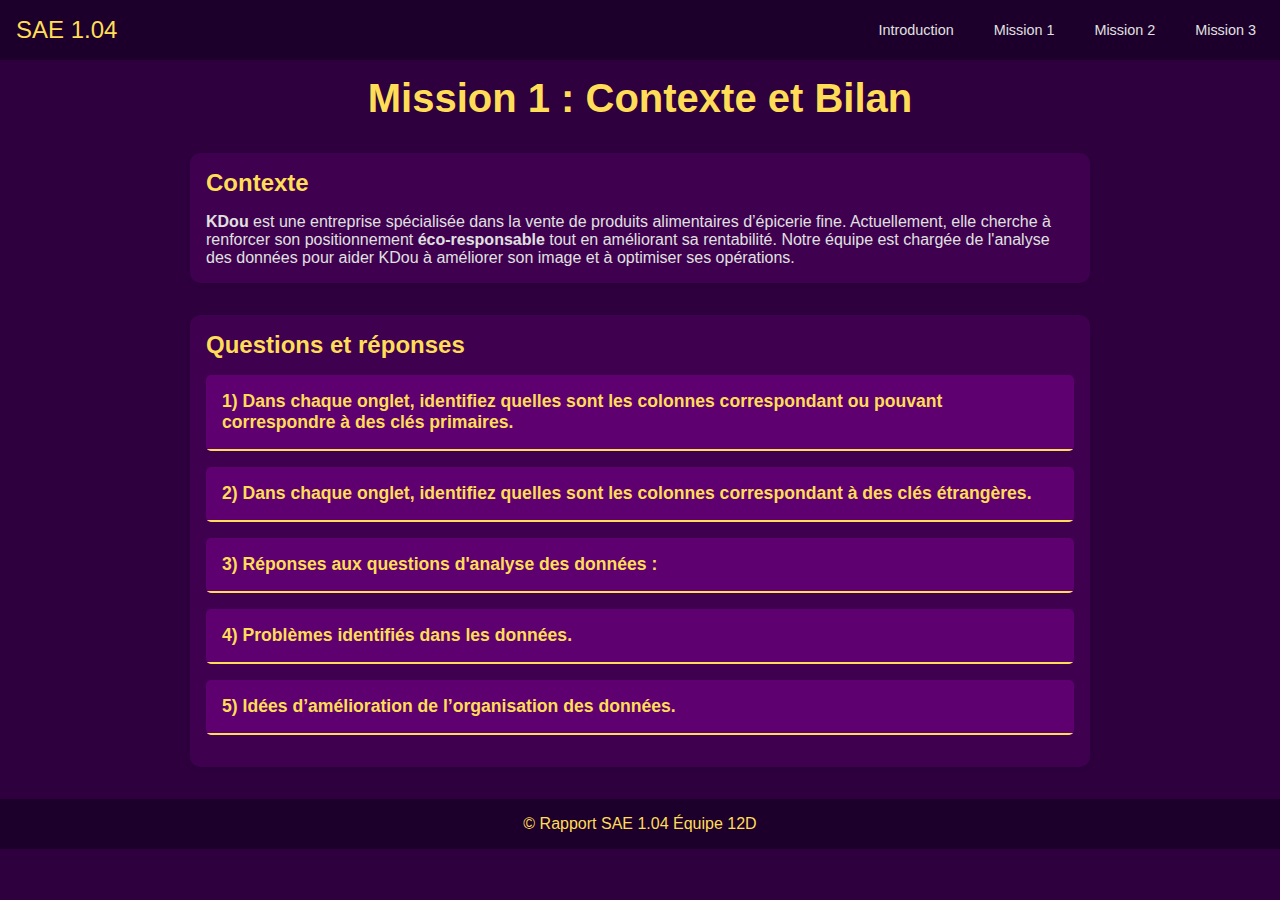
==== mission1.html @ 8489b297 "code: added index mission 1" ====
<!DOCTYPE html>
<html lang="fr">
<head>
    <meta charset="UTF-8">
    <meta name="viewport" content="width=device-width, user-scalable=no, initial-scale=1.0, maximum-scale=1.0, minimum-scale=1.0">
    <meta http-equiv="X-UA-Compatible" content="ie=edge">
    <title>Mission 1 - SAE 1.04</title>
    <link rel="stylesheet" href="assets/styles/mission1.css">
</head>
<body class="mission-page">
    <header>
        <nav class="navbar">
            <input type="checkbox" id="menu-toggle" class="menu-checkbox">
            <label for="menu-toggle" class="menu-icon">&#9776;</label>
            <a href="index.html" class="nav-logo">SAE 1.04</a>
            <ul class="nav-menu">
                <li><a href="introduction.html" class="nav-link">Introduction</a></li>
                <li><a href="mission1.html" class="nav-link">Mission 1</a></li>
                <li><a href="mission2.html" class="nav-link">Mission 2</a></li>
                <li><a href="mission3.html" class="nav-link">Mission 3</a></li>
            </ul>
        </nav>
        <h1>Mission 1 : Contexte et Bilan</h1>
    </header>

    <section class="content-section">
        <h2>Contexte</h2>
        <p>
            <strong>KDou</strong> est une entreprise spécialisée dans la vente de produits alimentaires d’épicerie fine.
            Actuellement, elle cherche à renforcer son positionnement <strong>éco-responsable</strong> tout en améliorant sa rentabilité.
            Notre équipe est chargée de l'analyse des données pour aider KDou à améliorer son image et à optimiser ses opérations.
        </p>
    </section>

    <section class="content-section">
        <h2>Questions et réponses</h2>

        <details id="question1">
            <summary><strong>1) Dans chaque onglet, identifiez quelles sont les colonnes correspondant ou pouvant correspondre à des clés primaires.</strong></summary>
            <div class="details-content">
                <p><strong>Fournisseur :</strong> N° Fournisseur</p>
                <p><strong>Produit :</strong> Réf produit</p>
                <p><strong>Catégorie :</strong> Code catégorie</p>
                <p><strong>Clientèle :</strong> Code client</p>
                <p><strong>Commande :</strong> N° Commande</p>
                <p><strong>DétailCommande :</strong> Réf produit et N° commande</p>
            </div>
        </details>

        <details id="question2">
            <summary><strong>2) Dans chaque onglet, identifiez quelles sont les colonnes correspondant à des clés étrangères.</strong></summary>
            <div class="details-content">
                <p><strong>Produit :</strong> N° fournisseur &amp; Code catégorie</p>
                <p><strong>Commande :</strong> Code client</p>
                <p><strong>DétailCommande :</strong> Réf produit &amp; N° commande</p>
            </div>
        </details>

        <details id="question3">
            <summary><strong>3) Réponses aux questions d'analyse des données :</strong></summary>
            <div class="details-content">
                <details id="question3a">
                    <summary><strong>a) Combien y a-t-il de clients nantais ?</strong></summary>
                    <div class="details-content">
                        <p>Il y a <strong>3 clients</strong> situés à <strong>Nantes</strong>.</p>
                    </div>
                </details>

                <details id="question3b">
                    <summary><strong>b) Combien y a-t-il de clients de région parisienne ?</strong></summary>
                    <div class="details-content">
                        <p>Il y a <strong>5 clients</strong> en <strong>région parisienne</strong>.</p>
                    </div>
                </details>

                <details id="question3c">
                    <summary><strong>c) Donnez l’adresse du fournisseur Marie Delamare?</strong></summary>
                    <div class="details-content">
                        <p>L’adresse est : <strong>22 rue H. Voiron, Montceau, 71300, France</strong>.</p>
                    </div>
                </details>

                <details id="question3d">
                    <summary><strong>d) Combien y a-t-il de fournisseurs en Amérique du Nord ?</strong></summary>
                    <div class="details-content">
                        <p>Il y a <strong>7 fournisseurs</strong> en <strong>Amérique du Nord</strong>, situés aux <strong>États-Unis</strong> et au <strong>Canada</strong>.</p>
                        <div class="warning">
                            <input type="checkbox" id="warning1">
                            <label for="warning1">Avertissement</label>
                            <div class="warning-content">
                                <p><strong>Note :</strong> Les données utilisent à la fois "USA" et "États-Unis", ce qui crée des incohérences. Il faudrait standardiser les noms des pays.</p>
                            </div>
                        </div>
                    </div>
                </details>

                <details id="question3e">
                    <summary><strong>e) Combien y a-t-il de pays dans l’UE autre que la France ?</strong></summary>
                    <div class="details-content">
                        <p>Il y a <strong>11 pays</strong> de l'<strong>UE</strong> en dehors de la <strong>France</strong>.</p>
                    </div>
                </details>

                <details id="question3f">
                    <summary><strong>f) Quelle est la fonction du contact fournisseur Ma maison ?</strong></summary>
                    <div class="details-content">
                        <p>Le contact pour le fournisseur Ma Maison est un <strong>Directeur du marketing</strong>.</p>
                    </div>
                </details>

                <details id="question3g">
                    <summary><strong>g) Quelle est la fonction de contact fournisseur la plus représentée ?</strong></summary>
                    <div class="details-content">
                        <p>La fonction de contact la plus représentée est <strong>Représentant(e)</strong> avec 8 occurrences.</p>
                        <div class="warning">
                            <input type="checkbox" id="warning2">
                            <label for="warning2">Avertissement</label>
                            <div class="warning-content">
                                <p><strong>Note :</strong> Il y a des variations orthographiques (Représentant(e), Représentante) qui devraient être harmonisées.</p>
                            </div>
                        </div>
                    </div>
                </details>

                <details id="question3h">
                    <summary><strong>h) Quels produits (nom, catégorie et prix) ont été commandés par le client Mikal Pavbo ?</strong></summary>
                    <div class="details-content">
                        <p>Le client <strong>Mikal Pavbo</strong> n'existe pas, mais le client <strong>Mikal</strong> avec le code <strong>PAVBO</strong> a passé les commandes suivantes :</p>
                        <table class="styled-table">
                            <thead>
                                <tr>
                                    <th>Commande N°</th>
                                    <th>Produit</th>
                                    <th>Quantité</th>
                                    <th>Prix Unitaire</th>
                                    <th>Total</th>
                                </tr>
                            </thead>
                            <tbody>
                                <tr>
                                    <td>11110</td>
                                    <td>Aniseed Syrup</td>
                                    <td>6</td>
                                    <td>10 €</td>
                                    <td>60 €</td>
                                </tr>
                                <tr>
                                    <td>11110</td>
                                    <td>Boston Crab Meat</td>
                                    <td>40</td>
                                    <td>12,80 €</td>
                                    <td>512 €</td>
                                </tr>
                            </tbody>
                        </table>
                        <div class="warning">
                            <input type="checkbox" id="warning3">
                            <label for="warning3">Avertissement</label>
                            <div class="warning-content">
                                <p><strong>Note :</strong> Les données contiennent des doublons pour les mêmes commandes et produits, indiquant un possible problème.</p>
                            </div>
                        </div>
                    </div>
                </details>

                <details id="question3i">
                    <summary><strong>i) Quelles sont les dates des commandes du client MORIU ?</strong></summary>
                    <div class="details-content">
                        <p>Le client <strong>MORIU</strong> n'existe pas, mais il s'agit probablement de <strong>MORJU</strong>. Dates des commandes :</p>
                        <ul>
                            <li>03/12/2020</li>
                            <li>06/12/2020</li>
                        </ul>
                    </div>
                </details>

                <details id="question3j">
                    <summary><strong>j) Donnez l’offre de produits suédois.</strong></summary>
                    <div class="details-content">
                        <p>Liste des produits suédois :</p>
                        <table class="styled-table">
                            <thead>
                                <tr>
                                    <th>Produit</th>
                                    <th>Catégorie</th>
                                    <th>Quantité</th>
                                    <th>Prix Unitaire</th>
                                    <th>Stock</th>
                                </tr>
                            </thead>
                            <tbody>
                                <tr>
                                    <td>Tunnbröd</td>
                                    <td>Pain</td>
                                    <td>12 cartons (250 g)</td>
                                    <td>7,50 €</td>
                                    <td>61</td>
                                </tr>
                            </tbody>
                        </table>
                        <div class="warning">
                            <input type="checkbox" id="warning4">
                            <label for="warning4">Avertissement</label>
                            <div class="warning-content">
                                <p><strong>Note :</strong> Incohérences dans l'orthographe du pays (Suède/Suéde), ce qui peut poser des problèmes.</p>
                            </div>
                        </div>
                    </div>
                </details>

                <details id="question3k">
                    <summary><strong>k) Quelles sont les catégories de produit vendues par les fournisseurs Singapouriens ?</strong></summary>
                    <div class="details-content">
                        <p>Catégories :</p>
                        <ul>
                            <li><strong>Boissons</strong> : Boissons, cafés, thés, alcools.</li>
                            <li><strong>Condiments</strong> : Sauces, assaisonnements et épices.</li>
                        </ul>
                    </div>
                </details>

                <details id="question3l">
                    <summary><strong>l) Est-ce qu’il y a dans la clientèle des clients qui n’ont pas passé de commande ?</strong></summary>
                    <div class="details-content">
                        <p>Oui, certains clients n'ont jamais passé de commande, et inversement.</p>
                        <table class="styled-table">
                            <thead>
                                <tr>
                                    <th>Clients ayant passé une commande</th>
                                    <th>Clients sans commande</th>
                                    <th>Clients inexistants ayant passé une commande</th>
                                </tr>
                            </thead>
                            <tbody>
                                <tr>
                                    <td>ALYAD</td>
                                    <td>ATAUG</td>
                                    <td>ANBCE</td>
                                </tr>
                            </tbody>
                        </table>
                        <div class="warning">
                            <input type="checkbox" id="warning5">
                            <label for="warning5">Avertissement</label>
                            <div class="warning-content">
                                <p><strong>Note :</strong> Des clients ont passé des commandes sans être dans la liste des clients.</p>
                            </div>
                        </div>
                    </div>
                </details>

                <details id="question3m">
                    <summary><strong>m) Comment sont conditionnés les produits ?</strong></summary>
                    <div class="details-content">
                        <p>Les produits sont conditionnés de différentes manières :</p>
                        <ul>
                            <li><strong>Boîtes</strong> (e.g., "10 boîtes x 20 sacs")</li>
                            <li><strong>Bouteilles</strong> (e.g., "24 bouteilles (12 onces)")</li>
                            <li><strong>Pots</strong> (e.g., "24 pots (250 g)")</li>
                        </ul>
                    </div>
                </details>
            </div>
        </details>

        <details id="question4">
            <summary><strong>4) Problèmes identifiés dans les données.</strong></summary>
            <div class="details-content">
                <ul>
                    <li><strong>Incohérences dans les noms de pays</strong> (USA vs États-Unis).</li>
                    <li><strong>Variations orthographiques</strong> dans les fonctions de contact.</li>
                    <li><strong>Réclamations clients</strong> dues à des erreurs de gestion.</li>
                </ul>
            </div>
        </details>

        <details id="question5">
            <summary><strong>5) Idées d’amélioration de l’organisation des données.</strong></summary>
            <div class="details-content">
                <p>Utiliser les filtres d'Excel pour identifier les incohérences, scripts VBA pour automatiser la standardisation, puis migrer vers une base de données relationnelle (Access ou Oracle) pour une gestion plus robuste avec SQL.</p>
            </div>
        </details>

    </section>

    <footer>
        <p>&copy; Rapport SAE 1.04 Équipe 12D</p>
    </footer>
</body>
</html>
---- assets/styles/mission1.css ----
* {
  margin: 0;
  padding: 0;
  box-sizing: border-box;
}

body {
  font-family: 'Arial', sans-serif;
  background-color: #2e003e;
  color: #e0e0e0;
  text-align: center;
}

.navbar {
  background-color: #1c002b;
  display: flex;
  justify-content: space-between;
  align-items: center;
  padding: 1rem;
  position: relative;
  z-index: 1000;
}

.nav-logo {
  color: #ffdd57;
  font-size: 1.5rem;
  text-decoration: none;
}

.menu-checkbox {
  display: none;
}

.menu-icon {
  display: none;
  font-size: 1.5rem;
  color: #ffdd57;
  cursor: pointer;
}

.nav-menu {
  list-style: none;
  display: flex;
  gap: 1.5rem;
}

.nav-link {
  color: #e0e0e0;
  text-decoration: none;
  font-size: 0.9rem;
  padding: 0.5rem;
  border-radius: 5px;
  transition: background-color 0.3s;
}

.nav-link:hover {
  background-color: #4e005f;
}

@media (max-width: 768px) {
  .nav-menu {
    display: none;
    flex-direction: column;
    gap: 1rem;
    background-color: #3e004f;
    padding: 1rem;
    position: absolute;
    top: 60px;
    left: 0;
    right: 0;
  }

  .menu-icon {
    display: block;
  }

  .menu-checkbox:checked ~ .nav-menu {
    display: flex;
  }

  .nav-menu li {
    text-align: left;
  }
}

h1 {
  font-size: 2.5rem;
  margin-bottom: 1rem;
  color: #ffdd57;
  margin-top: 1rem;
}

.content-section {
  max-width: 900px;
  margin: 2rem auto;
  padding: 1rem;
  background-color: #3e004f;
  box-shadow: 0 2px 5px rgba(0, 0, 0, 0.1);
  border-radius: 10px;
  text-align: left;
}

.content-section h2 {
  color: #ffdd57;
  margin-bottom: 1rem;
}

details {
  margin: 1rem 0;
  background-color: #4e005f;
  border-radius: 5px;
  overflow: hidden;
  transition: transform 0.3s ease;
}

details:hover {
  transform: scale(1.02);
}

summary {
  padding: 1rem;
  font-size: 1.1rem;
  font-weight: bold;
  cursor: pointer;
  background-color: #5e0070;
  color: #ffdd57;
  border-bottom: 2px solid #ffdd57;
  display: flex;
  align-items: center;
  justify-content: space-between;
  transition: background-color 0.3s ease;
}

details[open] summary {
  background-color: #6e0080;
}

.details-content {
  padding: 1rem;
  color: #e0e0e0;
}

.details-content p,
.details-content ul,
.details-content table {
  margin-bottom: 1rem;
}

.details-content ul {
  list-style-type: disc;
  padding-left: 1.5rem;
}

.styled-table {
  width: 100%;
  border-collapse: collapse;
  font-size: 0.9rem;
  background-color: #3e004f;
  color: #e0e0e0;
  margin-bottom: 1rem;
  border-radius: 5px;
  overflow: hidden;
}

.styled-table th,
.styled-table td {
  padding: 12px 15px;
  border: 1px solid #5e0070;
}

.styled-table thead {
  background-color: #5e0070;
}

.styled-table tbody tr:nth-child(even) {
  background-color: #4e005f;
}

.styled-table tbody tr:hover {
  background-color: #5e0070;
}

.warning {
  margin-top: 1rem;
}

.warning input {
  display: none;
}

.warning label {
  background-color: #ffdd57;
  color: #1c002b;
  padding: 0.5rem 1rem;
  border-radius: 5px;
  cursor: pointer;
  display: inline-block;
}

.warning-content {
  max-height: 0;
  overflow: hidden;
  transition: max-height 0.5s ease;
  background-color: #ff4d4d;
  color: #1c002b;
  padding: 0 1rem;
  margin-top: 0.5rem;
  border-radius: 5px;
}

.warning input:checked ~ .warning-content {
  max-height: 100px;
  padding: 1rem;
}

.warning-content p {
  margin: 0;
}

.warning label:hover {
  background-color: #e6c300;
}

footer {
  background: #1c002b;
  padding: 1rem;
  color: #ffdd57;
  margin-top: 2rem;
}

footer p {
  margin: 0;
}

@media (max-width: 600px) {
  .content-section {
    margin: 1rem;
    padding: 0.5rem;
  }

  h2 {
    font-size: 1.5rem;
  }

  h1 {
    font-size: 2rem;
  }
}
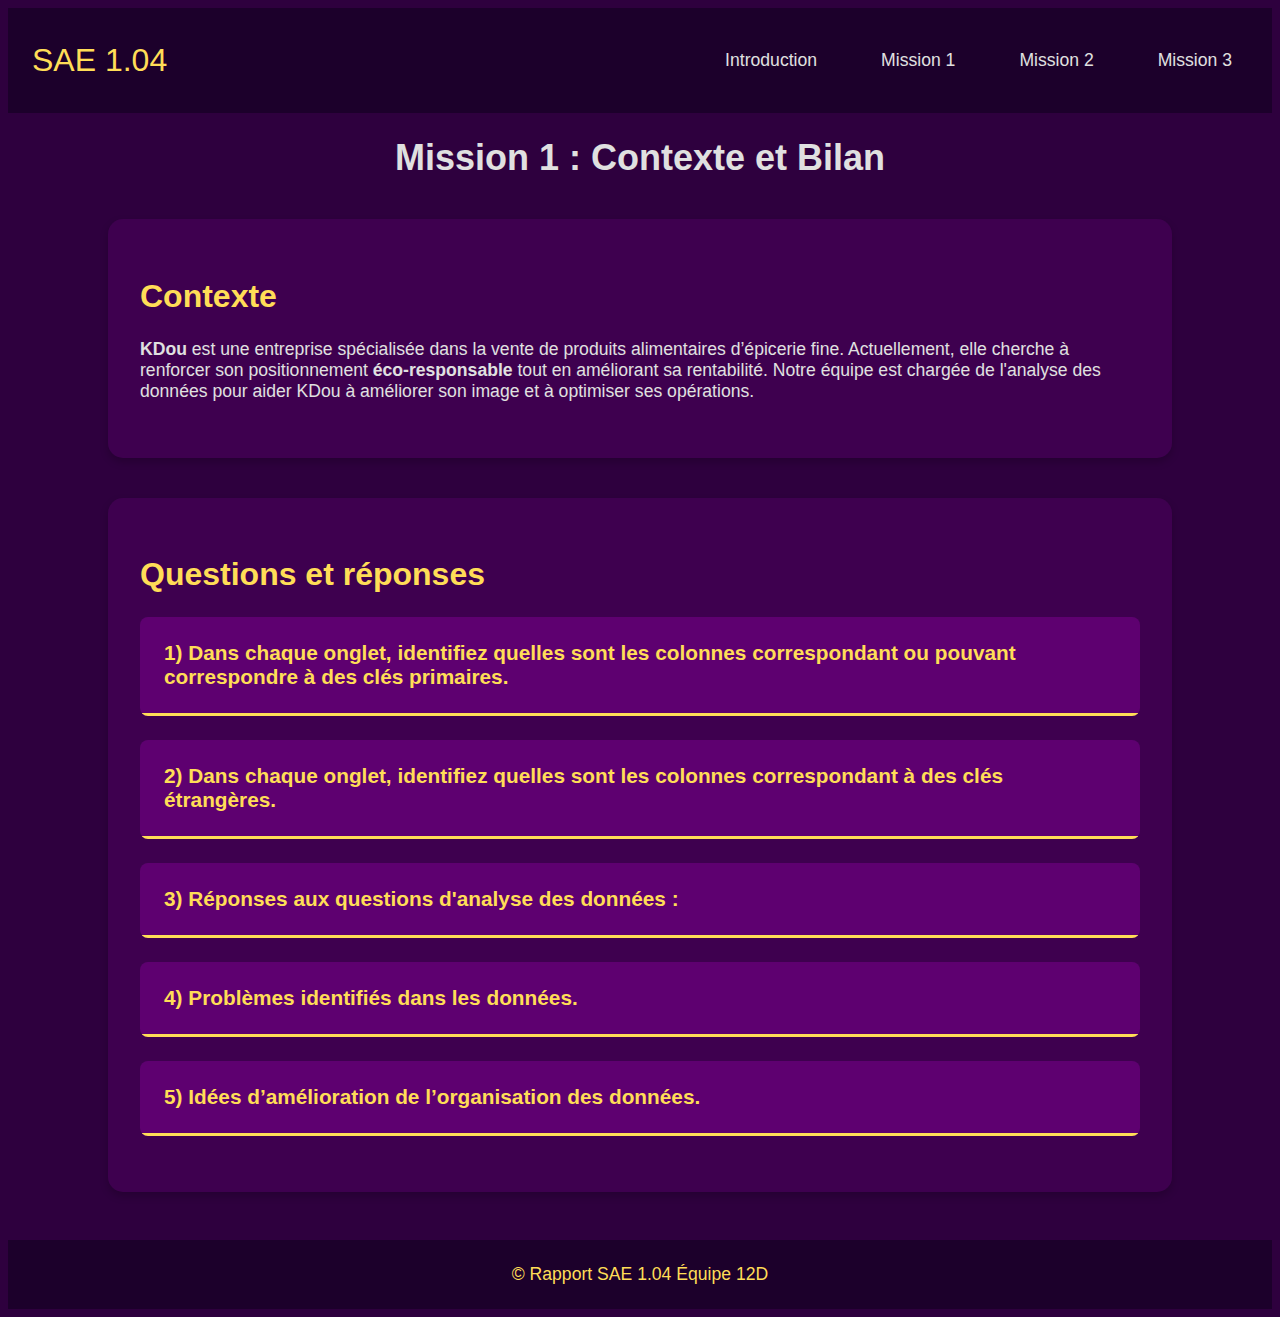
==== commit 4b184bbf: "fix: unified styles.css" ====
--- a/mission1.html
+++ b/mission1.html
@@ -1,290 +1,289 @@
 <!DOCTYPE html>
 <html lang="fr">
-<head>
-    <meta charset="UTF-8">
-    <meta name="viewport" content="width=device-width, user-scalable=no, initial-scale=1.0, maximum-scale=1.0, minimum-scale=1.0">
-    <meta http-equiv="X-UA-Compatible" content="ie=edge">
-    <title>Mission 1 - SAE 1.04</title>
-    <link rel="stylesheet" href="assets/styles/mission1.css">
-</head>
-<body class="mission-page">
-    <header>
-        <nav class="navbar">
-            <input type="checkbox" id="menu-toggle" class="menu-checkbox">
-            <label for="menu-toggle" class="menu-icon">&#9776;</label>
-            <a href="index.html" class="nav-logo">SAE 1.04</a>
-            <ul class="nav-menu">
-                <li><a href="introduction.html" class="nav-link">Introduction</a></li>
-                <li><a href="mission1.html" class="nav-link">Mission 1</a></li>
-                <li><a href="mission2.html" class="nav-link">Mission 2</a></li>
-                <li><a href="mission3.html" class="nav-link">Mission 3</a></li>
-            </ul>
-        </nav>
-        <h1>Mission 1 : Contexte et Bilan</h1>
-    </header>
-
-    <section class="content-section">
-        <h2>Contexte</h2>
-        <p>
-            <strong>KDou</strong> est une entreprise spécialisée dans la vente de produits alimentaires d’épicerie fine.
-            Actuellement, elle cherche à renforcer son positionnement <strong>éco-responsable</strong> tout en améliorant sa rentabilité.
-            Notre équipe est chargée de l'analyse des données pour aider KDou à améliorer son image et à optimiser ses opérations.
-        </p>
-    </section>
-
-    <section class="content-section">
-        <h2>Questions et réponses</h2>
-
-        <details id="question1">
-            <summary><strong>1) Dans chaque onglet, identifiez quelles sont les colonnes correspondant ou pouvant correspondre à des clés primaires.</strong></summary>
-            <div class="details-content">
-                <p><strong>Fournisseur :</strong> N° Fournisseur</p>
-                <p><strong>Produit :</strong> Réf produit</p>
-                <p><strong>Catégorie :</strong> Code catégorie</p>
-                <p><strong>Clientèle :</strong> Code client</p>
-                <p><strong>Commande :</strong> N° Commande</p>
-                <p><strong>DétailCommande :</strong> Réf produit et N° commande</p>
-            </div>
-        </details>
-
-        <details id="question2">
-            <summary><strong>2) Dans chaque onglet, identifiez quelles sont les colonnes correspondant à des clés étrangères.</strong></summary>
-            <div class="details-content">
-                <p><strong>Produit :</strong> N° fournisseur &amp; Code catégorie</p>
-                <p><strong>Commande :</strong> Code client</p>
-                <p><strong>DétailCommande :</strong> Réf produit &amp; N° commande</p>
-            </div>
-        </details>
-
-        <details id="question3">
-            <summary><strong>3) Réponses aux questions d'analyse des données :</strong></summary>
-            <div class="details-content">
-                <details id="question3a">
-                    <summary><strong>a) Combien y a-t-il de clients nantais ?</strong></summary>
-                    <div class="details-content">
-                        <p>Il y a <strong>3 clients</strong> situés à <strong>Nantes</strong>.</p>
-                    </div>
-                </details>
-
-                <details id="question3b">
-                    <summary><strong>b) Combien y a-t-il de clients de région parisienne ?</strong></summary>
-                    <div class="details-content">
-                        <p>Il y a <strong>5 clients</strong> en <strong>région parisienne</strong>.</p>
-                    </div>
-                </details>
-
-                <details id="question3c">
-                    <summary><strong>c) Donnez l’adresse du fournisseur Marie Delamare?</strong></summary>
-                    <div class="details-content">
-                        <p>L’adresse est : <strong>22 rue H. Voiron, Montceau, 71300, France</strong>.</p>
-                    </div>
-                </details>
-
-                <details id="question3d">
-                    <summary><strong>d) Combien y a-t-il de fournisseurs en Amérique du Nord ?</strong></summary>
-                    <div class="details-content">
-                        <p>Il y a <strong>7 fournisseurs</strong> en <strong>Amérique du Nord</strong>, situés aux <strong>États-Unis</strong> et au <strong>Canada</strong>.</p>
-                        <div class="warning">
-                            <input type="checkbox" id="warning1">
-                            <label for="warning1">Avertissement</label>
-                            <div class="warning-content">
-                                <p><strong>Note :</strong> Les données utilisent à la fois "USA" et "États-Unis", ce qui crée des incohérences. Il faudrait standardiser les noms des pays.</p>
-                            </div>
-                        </div>
-                    </div>
-                </details>
-
-                <details id="question3e">
-                    <summary><strong>e) Combien y a-t-il de pays dans l’UE autre que la France ?</strong></summary>
-                    <div class="details-content">
-                        <p>Il y a <strong>11 pays</strong> de l'<strong>UE</strong> en dehors de la <strong>France</strong>.</p>
-                    </div>
-                </details>
-
-                <details id="question3f">
-                    <summary><strong>f) Quelle est la fonction du contact fournisseur Ma maison ?</strong></summary>
-                    <div class="details-content">
-                        <p>Le contact pour le fournisseur Ma Maison est un <strong>Directeur du marketing</strong>.</p>
-                    </div>
-                </details>
-
-                <details id="question3g">
-                    <summary><strong>g) Quelle est la fonction de contact fournisseur la plus représentée ?</strong></summary>
-                    <div class="details-content">
-                        <p>La fonction de contact la plus représentée est <strong>Représentant(e)</strong> avec 8 occurrences.</p>
-                        <div class="warning">
-                            <input type="checkbox" id="warning2">
-                            <label for="warning2">Avertissement</label>
-                            <div class="warning-content">
-                                <p><strong>Note :</strong> Il y a des variations orthographiques (Représentant(e), Représentante) qui devraient être harmonisées.</p>
-                            </div>
-                        </div>
-                    </div>
-                </details>
-
-                <details id="question3h">
-                    <summary><strong>h) Quels produits (nom, catégorie et prix) ont été commandés par le client Mikal Pavbo ?</strong></summary>
-                    <div class="details-content">
-                        <p>Le client <strong>Mikal Pavbo</strong> n'existe pas, mais le client <strong>Mikal</strong> avec le code <strong>PAVBO</strong> a passé les commandes suivantes :</p>
-                        <table class="styled-table">
-                            <thead>
-                                <tr>
-                                    <th>Commande N°</th>
-                                    <th>Produit</th>
-                                    <th>Quantité</th>
-                                    <th>Prix Unitaire</th>
-                                    <th>Total</th>
-                                </tr>
-                            </thead>
-                            <tbody>
-                                <tr>
-                                    <td>11110</td>
-                                    <td>Aniseed Syrup</td>
-                                    <td>6</td>
-                                    <td>10 €</td>
-                                    <td>60 €</td>
-                                </tr>
-                                <tr>
-                                    <td>11110</td>
-                                    <td>Boston Crab Meat</td>
-                                    <td>40</td>
-                                    <td>12,80 €</td>
-                                    <td>512 €</td>
-                                </tr>
-                            </tbody>
-                        </table>
-                        <div class="warning">
-                            <input type="checkbox" id="warning3">
-                            <label for="warning3">Avertissement</label>
-                            <div class="warning-content">
-                                <p><strong>Note :</strong> Les données contiennent des doublons pour les mêmes commandes et produits, indiquant un possible problème.</p>
-                            </div>
-                        </div>
-                    </div>
-                </details>
-
-                <details id="question3i">
-                    <summary><strong>i) Quelles sont les dates des commandes du client MORIU ?</strong></summary>
-                    <div class="details-content">
-                        <p>Le client <strong>MORIU</strong> n'existe pas, mais il s'agit probablement de <strong>MORJU</strong>. Dates des commandes :</p>
-                        <ul>
-                            <li>03/12/2020</li>
-                            <li>06/12/2020</li>
-                        </ul>
-                    </div>
-                </details>
-
-                <details id="question3j">
-                    <summary><strong>j) Donnez l’offre de produits suédois.</strong></summary>
-                    <div class="details-content">
-                        <p>Liste des produits suédois :</p>
-                        <table class="styled-table">
-                            <thead>
-                                <tr>
-                                    <th>Produit</th>
-                                    <th>Catégorie</th>
-                                    <th>Quantité</th>
-                                    <th>Prix Unitaire</th>
-                                    <th>Stock</th>
-                                </tr>
-                            </thead>
-                            <tbody>
-                                <tr>
-                                    <td>Tunnbröd</td>
-                                    <td>Pain</td>
-                                    <td>12 cartons (250 g)</td>
-                                    <td>7,50 €</td>
-                                    <td>61</td>
-                                </tr>
-                            </tbody>
-                        </table>
-                        <div class="warning">
-                            <input type="checkbox" id="warning4">
-                            <label for="warning4">Avertissement</label>
-                            <div class="warning-content">
-                                <p><strong>Note :</strong> Incohérences dans l'orthographe du pays (Suède/Suéde), ce qui peut poser des problèmes.</p>
-                            </div>
-                        </div>
-                    </div>
-                </details>
-
-                <details id="question3k">
-                    <summary><strong>k) Quelles sont les catégories de produit vendues par les fournisseurs Singapouriens ?</strong></summary>
-                    <div class="details-content">
-                        <p>Catégories :</p>
-                        <ul>
-                            <li><strong>Boissons</strong> : Boissons, cafés, thés, alcools.</li>
-                            <li><strong>Condiments</strong> : Sauces, assaisonnements et épices.</li>
-                        </ul>
-                    </div>
-                </details>
-
-                <details id="question3l">
-                    <summary><strong>l) Est-ce qu’il y a dans la clientèle des clients qui n’ont pas passé de commande ?</strong></summary>
-                    <div class="details-content">
-                        <p>Oui, certains clients n'ont jamais passé de commande, et inversement.</p>
-                        <table class="styled-table">
-                            <thead>
-                                <tr>
-                                    <th>Clients ayant passé une commande</th>
-                                    <th>Clients sans commande</th>
-                                    <th>Clients inexistants ayant passé une commande</th>
-                                </tr>
-                            </thead>
-                            <tbody>
-                                <tr>
-                                    <td>ALYAD</td>
-                                    <td>ATAUG</td>
-                                    <td>ANBCE</td>
-                                </tr>
-                            </tbody>
-                        </table>
-                        <div class="warning">
-                            <input type="checkbox" id="warning5">
-                            <label for="warning5">Avertissement</label>
-                            <div class="warning-content">
-                                <p><strong>Note :</strong> Des clients ont passé des commandes sans être dans la liste des clients.</p>
-                            </div>
-                        </div>
-                    </div>
-                </details>
-
-                <details id="question3m">
-                    <summary><strong>m) Comment sont conditionnés les produits ?</strong></summary>
-                    <div class="details-content">
-                        <p>Les produits sont conditionnés de différentes manières :</p>
-                        <ul>
-                            <li><strong>Boîtes</strong> (e.g., "10 boîtes x 20 sacs")</li>
-                            <li><strong>Bouteilles</strong> (e.g., "24 bouteilles (12 onces)")</li>
-                            <li><strong>Pots</strong> (e.g., "24 pots (250 g)")</li>
-                        </ul>
-                    </div>
-                </details>
-            </div>
-        </details>
-
-        <details id="question4">
-            <summary><strong>4) Problèmes identifiés dans les données.</strong></summary>
-            <div class="details-content">
-                <ul>
-                    <li><strong>Incohérences dans les noms de pays</strong> (USA vs États-Unis).</li>
-                    <li><strong>Variations orthographiques</strong> dans les fonctions de contact.</li>
-                    <li><strong>Réclamations clients</strong> dues à des erreurs de gestion.</li>
+    <head>
+        <meta charset="UTF-8">
+        <meta name="viewport" content="width=device-width, initial-scale=1.0">
+        <title>Mission 1 - SAE 1.04</title>
+        <link rel="stylesheet" href="assets/styles/styles.css">
+    </head>
+    <body id="mission-page">
+        <header>
+            <nav class="navbar">
+                <input type="checkbox" id="menu-toggle" class="menu-checkbox">
+                <label for="menu-toggle" class="menu-icon">&#9776;</label>
+                <a href="index.html" class="nav-logo">SAE 1.04</a>
+                <ul class="nav-menu">
+                    <li><a href="index.html" class="nav-link">Introduction</a></li>
+                    <li><a href="mission1.html" class="nav-link">Mission 1</a></li>
+                    <li><a href="mission2.html" class="nav-link">Mission 2</a></li>
+                    <li><a href="mission3.html" class="nav-link">Mission 3</a></li>
                 </ul>
-            </div>
-        </details>
-
-        <details id="question5">
-            <summary><strong>5) Idées d’amélioration de l’organisation des données.</strong></summary>
-            <div class="details-content">
-                <p>Utiliser les filtres d'Excel pour identifier les incohérences, scripts VBA pour automatiser la standardisation, puis migrer vers une base de données relationnelle (Access ou Oracle) pour une gestion plus robuste avec SQL.</p>
-            </div>
-        </details>
-
-    </section>
-
-    <footer>
-        <p>&copy; Rapport SAE 1.04 Équipe 12D</p>
-    </footer>
-</body>
+            </nav>
+            <h1>Mission 1 : Contexte et Bilan</h1>
+        </header>
+
+        <section class="content-section">
+            <h2>Contexte</h2>
+            <p>
+                <strong>KDou</strong> est une entreprise spécialisée dans la vente de produits alimentaires d’épicerie fine.
+                Actuellement, elle cherche à renforcer son positionnement <strong>éco-responsable</strong> tout en améliorant sa rentabilité.
+                Notre équipe est chargée de l'analyse des données pour aider KDou à améliorer son image et à optimiser ses opérations.
+            </p>
+        </section>
+
+        <section class="content-section">
+            <h2>Questions et réponses</h2>
+
+            <details id="question1">
+                <summary><strong>1) Dans chaque onglet, identifiez quelles sont les colonnes correspondant ou pouvant correspondre à des clés primaires.</strong></summary>
+                <div class="details-content">
+                    <p><strong>Fournisseur :</strong> N° Fournisseur</p>
+                    <p><strong>Produit :</strong> Réf produit</p>
+                    <p><strong>Catégorie :</strong> Code catégorie</p>
+                    <p><strong>Clientèle :</strong> Code client</p>
+                    <p><strong>Commande :</strong> N° Commande</p>
+                    <p><strong>DétailCommande :</strong> Réf produit et N° commande</p>
+                </div>
+            </details>
+
+            <details id="question2">
+                <summary><strong>2) Dans chaque onglet, identifiez quelles sont les colonnes correspondant à des clés étrangères.</strong></summary>
+                <div class="details-content">
+                    <p><strong>Produit :</strong> N° fournisseur &amp; Code catégorie</p>
+                    <p><strong>Commande :</strong> Code client</p>
+                    <p><strong>DétailCommande :</strong> Réf produit &amp; N° commande</p>
+                </div>
+            </details>
+
+            <details id="question3">
+                <summary><strong>3) Réponses aux questions d'analyse des données :</strong></summary>
+                <div class="details-content">
+                    <details id="question3a">
+                        <summary><strong>a) Combien y a-t-il de clients nantais ?</strong></summary>
+                        <div class="details-content">
+                            <p>Il y a <strong>3 clients</strong> situés à <strong>Nantes</strong>.</p>
+                        </div>
+                    </details>
+
+                    <details id="question3b">
+                        <summary><strong>b) Combien y a-t-il de clients de région parisienne ?</strong></summary>
+                        <div class="details-content">
+                            <p>Il y a <strong>5 clients</strong> en <strong>région parisienne</strong>.</p>
+                        </div>
+                    </details>
+
+                    <details id="question3c">
+                        <summary><strong>c) Donnez l’adresse du fournisseur Marie Delamare?</strong></summary>
+                        <div class="details-content">
+                            <p>L’adresse est : <strong>22 rue H. Voiron, Montceau, 71300, France</strong>.</p>
+                        </div>
+                    </details>
+
+                    <details id="question3d">
+                        <summary><strong>d) Combien y a-t-il de fournisseurs en Amérique du Nord ?</strong></summary>
+                        <div class="details-content">
+                            <p>Il y a <strong>7 fournisseurs</strong> en <strong>Amérique du Nord</strong>, situés aux <strong>États-Unis</strong> et au <strong>Canada</strong>.</p>
+                            <div class="warning">
+                                <input type="checkbox" id="warning1">
+                                <label for="warning1">Avertissement</label>
+                                <div class="warning-content">
+                                    <p><strong>Note :</strong> Les données utilisent à la fois "USA" et "États-Unis", ce qui crée des incohérences. Il faudrait standardiser les noms des pays.</p>
+                                </div>
+                            </div>
+                        </div>
+                    </details>
+
+                    <details id="question3e">
+                        <summary><strong>e) Combien y a-t-il de pays dans l’UE autre que la France ?</strong></summary>
+                        <div class="details-content">
+                            <p>Il y a <strong>11 pays</strong> de l'<strong>UE</strong> en dehors de la <strong>France</strong>.</p>
+                        </div>
+                    </details>
+
+                    <details id="question3f">
+                        <summary><strong>f) Quelle est la fonction du contact fournisseur Ma maison ?</strong></summary>
+                        <div class="details-content">
+                            <p>Le contact pour le fournisseur Ma Maison est un <strong>Directeur du marketing</strong>.</p>
+                        </div>
+                    </details>
+
+                    <details id="question3g">
+                        <summary><strong>g) Quelle est la fonction de contact fournisseur la plus représentée ?</strong></summary>
+                        <div class="details-content">
+                            <p>La fonction de contact la plus représentée est <strong>Représentant(e)</strong> avec 8 occurrences.</p>
+                            <div class="warning">
+                                <input type="checkbox" id="warning2">
+                                <label for="warning2">Avertissement</label>
+                                <div class="warning-content">
+                                    <p><strong>Note :</strong> Il y a des variations orthographiques (Représentant(e), Représentante) qui devraient être harmonisées.</p>
+                                </div>
+                            </div>
+                        </div>
+                    </details>
+
+                    <details id="question3h">
+                        <summary><strong>h) Quels produits (nom, catégorie et prix) ont été commandés par le client Mikal Pavbo ?</strong></summary>
+                        <div class="details-content">
+                            <p>Le client <strong>Mikal Pavbo</strong> n'existe pas, mais le client <strong>Mikal</strong> avec le code <strong>PAVBO</strong> a passé les commandes suivantes :</p>
+                            <table class="styled-table">
+                                <thead>
+                                    <tr>
+                                        <th>Commande N°</th>
+                                        <th>Produit</th>
+                                        <th>Quantité</th>
+                                        <th>Prix Unitaire</th>
+                                        <th>Total</th>
+                                    </tr>
+                                </thead>
+                                <tbody>
+                                    <tr>
+                                        <td>11110</td>
+                                        <td>Aniseed Syrup</td>
+                                        <td>6</td>
+                                        <td>10 €</td>
+                                        <td>60 €</td>
+                                    </tr>
+                                    <tr>
+                                        <td>11110</td>
+                                        <td>Boston Crab Meat</td>
+                                        <td>40</td>
+                                        <td>12,80 €</td>
+                                        <td>512 €</td>
+                                    </tr>
+                                </tbody>
+                            </table>
+                            <div class="warning">
+                                <input type="checkbox" id="warning3">
+                                <label for="warning3">Avertissement</label>
+                                <div class="warning-content">
+                                    <p><strong>Note :</strong> Les données contiennent des doublons pour les mêmes commandes et produits, indiquant un possible problème.</p>
+                                </div>
+                            </div>
+                        </div>
+                    </details>
+
+                    <details id="question3i">
+                        <summary><strong>i) Quelles sont les dates des commandes du client MORIU ?</strong></summary>
+                        <div class="details-content">
+                            <p>Le client <strong>MORIU</strong> n'existe pas, mais il s'agit probablement de <strong>MORJU</strong>. Dates des commandes :</p>
+                            <ul>
+                                <li>03/12/2020</li>
+                                <li>06/12/2020</li>
+                            </ul>
+                        </div>
+                    </details>
+
+                    <details id="question3j">
+                        <summary><strong>j) Donnez l’offre de produits suédois.</strong></summary>
+                        <div class="details-content">
+                            <p>Liste des produits suédois :</p>
+                            <table class="styled-table">
+                                <thead>
+                                    <tr>
+                                        <th>Produit</th>
+                                        <th>Catégorie</th>
+                                        <th>Quantité</th>
+                                        <th>Prix Unitaire</th>
+                                        <th>Stock</th>
+                                    </tr>
+                                </thead>
+                                <tbody>
+                                    <tr>
+                                        <td>Tunnbröd</td>
+                                        <td>Pain</td>
+                                        <td>12 cartons (250 g)</td>
+                                        <td>7,50 €</td>
+                                        <td>61</td>
+                                    </tr>
+                                </tbody>
+                            </table>
+                            <div class="warning">
+                                <input type="checkbox" id="warning4">
+                                <label for="warning4">Avertissement</label>
+                                <div class="warning-content">
+                                    <p><strong>Note :</strong> Incohérences dans l'orthographe du pays (Suède/Suéde), ce qui peut poser des problèmes.</p>
+                                </div>
+                            </div>
+                        </div>
+                    </details>
+
+                    <details id="question3k">
+                        <summary><strong>k) Quelles sont les catégories de produit vendues par les fournisseurs Singapouriens ?</strong></summary>
+                        <div class="details-content">
+                            <p>Catégories :</p>
+                            <ul>
+                                <li><strong>Boissons</strong> : Boissons, cafés, thés, alcools.</li>
+                                <li><strong>Condiments</strong> : Sauces, assaisonnements et épices.</li>
+                            </ul>
+                        </div>
+                    </details>
+
+                    <details id="question3l">
+                        <summary><strong>l) Est-ce qu’il y a dans la clientèle des clients qui n’ont pas passé de commande ?</strong></summary>
+                        <div class="details-content">
+                            <p>Oui, certains clients n'ont jamais passé de commande, et inversement.</p>
+                            <table class="styled-table">
+                                <thead>
+                                    <tr>
+                                        <th>Clients ayant passé une commande</th>
+                                        <th>Clients sans commande</th>
+                                        <th>Clients inexistants ayant passé une commande</th>
+                                    </tr>
+                                </thead>
+                                <tbody>
+                                    <tr>
+                                        <td>ALYAD</td>
+                                        <td>ATAUG</td>
+                                        <td>ANBCE</td>
+                                    </tr>
+                                </tbody>
+                            </table>
+                            <div class="warning">
+                                <input type="checkbox" id="warning5">
+                                <label for="warning5">Avertissement</label>
+                                <div class="warning-content">
+                                    <p><strong>Note :</strong> Des clients ont passé des commandes sans être dans la liste des clients.</p>
+                                </div>
+                            </div>
+                        </div>
+                    </details>
+
+                    <details id="question3m">
+                        <summary><strong>m) Comment sont conditionnés les produits ?</strong></summary>
+                        <div class="details-content">
+                            <p>Les produits sont conditionnés de différentes manières :</p>
+                            <ul>
+                                <li><strong>Boîtes</strong> (e.g., "10 boîtes x 20 sacs")</li>
+                                <li><strong>Bouteilles</strong> (e.g., "24 bouteilles (12 onces)")</li>
+                                <li><strong>Pots</strong> (e.g., "24 pots (250 g)")</li>
+                            </ul>
+                        </div>
+                    </details>
+                </div>
+            </details>
+
+            <details id="question4">
+                <summary><strong>4) Problèmes identifiés dans les données.</strong></summary>
+                <div class="details-content">
+                    <ul>
+                        <li><strong>Incohérences dans les noms de pays</strong> (USA vs États-Unis).</li>
+                        <li><strong>Variations orthographiques</strong> dans les fonctions de contact.</li>
+                        <li><strong>Réclamations clients</strong> dues à des erreurs de gestion.</li>
+                    </ul>
+                </div>
+            </details>
+
+            <details id="question5">
+                <summary><strong>5) Idées d’amélioration de l’organisation des données.</strong></summary>
+                <div class="details-content">
+                    <p>Utiliser les filtres d'Excel pour identifier les incohérences, scripts VBA pour automatiser la standardisation, puis migrer vers une base de données relationnelle (Access ou Oracle) pour une gestion plus robuste avec SQL.</p>
+                </div>
+            </details>
+
+        </section>
+
+        <footer>
+            <p>&copy; Rapport SAE 1.04 Équipe 12D</p>
+        </footer>
+    </body>
 </html>
--- a/assets/styles/styles.css
+++ b/assets/styles/styles.css
@@ -0,0 +1,324 @@
+body {
+  font-family: 'Arial', sans-serif;
+  background-color: #2e003e;
+  color: #e0e0e0;
+  text-align: center;
+  font-size: 18px;
+}
+
+.navbar {
+  background-color: #1c002b;
+  display: flex;
+  justify-content: space-between;
+  align-items: center;
+  padding: 1.5rem;
+  position: relative;
+  z-index: 1000;
+}
+
+.nav-logo {
+  color: #ffdd57;
+  font-size: 2rem;
+  text-decoration: none;
+}
+
+.menu-checkbox {
+  display: none;
+}
+
+.menu-icon {
+  display: none;
+  font-size: 2rem;
+  color: #ffdd57;
+  cursor: pointer;
+}
+
+.nav-menu {
+  list-style: none;
+  display: flex;
+  gap: 2rem;
+}
+
+.nav-link {
+  color: #e0e0e0;
+  text-decoration: none;
+  font-size: 1.1rem;
+  padding: 0.7rem 1rem;
+  border-radius: 5px;
+  transition: background-color 0.3s;
+}
+
+.nav-link:hover {
+  background-color: #4e005f;
+}
+
+@media (max-width: 768px) {
+  .nav-menu {
+    display: none;
+    flex-direction: column;
+    gap: 1.5rem;
+    background-color: #3e004f;
+    padding: 1.5rem;
+    position: absolute;
+    top: 70px;
+    left: 0;
+    right: 0;
+  }
+
+  .menu-icon {
+    display: block;
+  }
+
+  .menu-checkbox:checked ~ .nav-menu {
+    display: flex;
+  }
+
+  .nav-menu li {
+    text-align: left;
+  }
+}
+
+.hero-section {
+  padding: 4rem 1.5rem;
+  background-color: #1c002b;
+  color: #ffdd57;
+  border-bottom: 4px solid #ffdd57;
+  box-shadow: 0 6px 8px rgba(0, 0, 0, 0.4);
+}
+
+.hero-section h1 {
+  font-size: 3rem;
+  margin-bottom: 1.5rem;
+}
+
+.hero-section p {
+  font-size: 1.5rem;
+}
+
+.mission-overview {
+  display: flex;
+  flex-wrap: wrap;
+  justify-content: center;
+  gap: 2rem;
+  padding: 3rem 1.5rem;
+}
+
+.mission-btn {
+  background: #3e004f;
+  color: #ffdd57;
+  padding: 2rem;
+  border-radius: 10px;
+  width: 300px;
+  text-decoration: none;
+  box-shadow: 0 6px 8px rgba(0, 0, 0, 0.4);
+  transition: transform 0.3s ease, background-color 0.3s ease;
+}
+
+.mission-btn:hover {
+  background: #5e0070;
+  transform: scale(1.05);
+}
+
+.mission-btn a {
+  color: inherit;
+  text-decoration: none;
+}
+
+.mission-btn h2 {
+  margin-bottom: 1rem;
+  font-size: 1.8rem;
+}
+
+.mission-btn p {
+  font-size: 1.1rem;
+}
+
+.content-section {
+  max-width: 1000px;
+  margin: 2.5rem auto;
+  padding: 2rem;
+  background-color: #3e004f;
+  box-shadow: 0 4px 8px rgba(0, 0, 0, 0.2);
+  border-radius: 15px;
+  text-align: left;
+}
+
+.content-section h2 {
+  color: #ffdd57;
+  margin-bottom: 1.5rem;
+  font-size: 2rem;
+}
+
+.content-section p,
+.content-section ul,
+.content-section table {
+  margin-bottom: 1.5rem;
+  font-size: 1.1rem;
+}
+
+.details-content {
+  padding: 1.5rem;
+  color: #e0e0e0;
+}
+
+details {
+  margin: 1.5rem 0;
+  background-color: #4e005f;
+  border-radius: 8px;
+  overflow: hidden;
+  transition: transform 0.3s ease;
+}
+
+details:hover {
+  transform: scale(1.02);
+}
+
+summary {
+  padding: 1.5rem;
+  font-size: 1.3rem;
+  font-weight: bold;
+  cursor: pointer;
+  background-color: #5e0070;
+  color: #ffdd57;
+  border-bottom: 3px solid #ffdd57;
+  display: flex;
+  align-items: center;
+  justify-content: space-between;
+  transition: background-color 0.3s ease;
+}
+
+details[open] summary {
+  background-color: #6e0080;
+}
+
+.styled-table {
+  width: 100%;
+  border-collapse: collapse;
+  font-size: 1rem;
+  background-color: #3e004f;
+  color: #e0e0e0;
+  margin-bottom: 1.5rem;
+  border-radius: 8px;
+  overflow: hidden;
+}
+
+.styled-table th,
+.styled-table td {
+  padding: 15px 20px;
+  border: 1px solid #5e0070;
+}
+
+.styled-table thead {
+  background-color: #5e0070;
+}
+
+.styled-table tbody tr:nth-child(even) {
+  background-color: #4e005f;
+}
+
+.styled-table tbody tr:hover {
+  background-color: #5e0070;
+}
+
+.warning {
+  margin-top: 1.5rem;
+}
+
+.warning label {
+  background-color: #ffdd57;
+  color: #1c002b;
+  padding: 0.7rem 1.5rem;
+  border-radius: 8px;
+  cursor: pointer;
+  display: inline-block;
+  font-size: 1rem;
+}
+
+.warning-content {
+  max-height: 0;
+  overflow: hidden;
+  transition: max-height 0.5s ease;
+  background-color: #ff4d4d;
+  color: #1c002b;
+  padding: 0 1.5rem;
+  margin-top: 0.5rem;
+  border-radius: 8px;
+}
+
+.warning input:checked ~ .warning-content {
+  max-height: 200px;
+  padding: 1.5rem;
+}
+
+.warning-content p {
+  margin: 0;
+  font-size: 1.1rem;
+}
+
+.warning label:hover {
+  background-color: #e6c300;
+}
+
+/* Footer */
+footer {
+  background: #1c002b;
+  padding: 1.5rem;
+  color: #ffdd57;
+  margin-top: 3rem;
+  font-size: 1.1rem;
+}
+
+footer p {
+  margin: 0;
+}
+
+@media (max-width: 600px) {
+  .hero-section {
+    padding: 3rem 1rem;
+  }
+
+  .hero-section h1 {
+    font-size: 2.5rem;
+  }
+
+  .hero-section p {
+    font-size: 1.3rem;
+  }
+
+  .mission-overview {
+    flex-direction: column;
+    align-items: center;
+    padding: 2rem 1rem;
+  }
+
+  .mission-btn {
+    width: 90%;
+  }
+
+  .content-section {
+    margin: 1.5rem;
+    padding: 1rem;
+  }
+
+  .content-section h2 {
+    font-size: 1.8rem;
+  }
+
+  summary {
+    font-size: 1.2rem;
+  }
+
+  .warning label {
+    font-size: 0.95rem;
+    padding: 0.5rem 1rem;
+  }
+
+  .warning-content {
+    padding: 1rem;
+  }
+
+  .styled-table th,
+  .styled-table td {
+    padding: 10px 12px;
+  }
+}
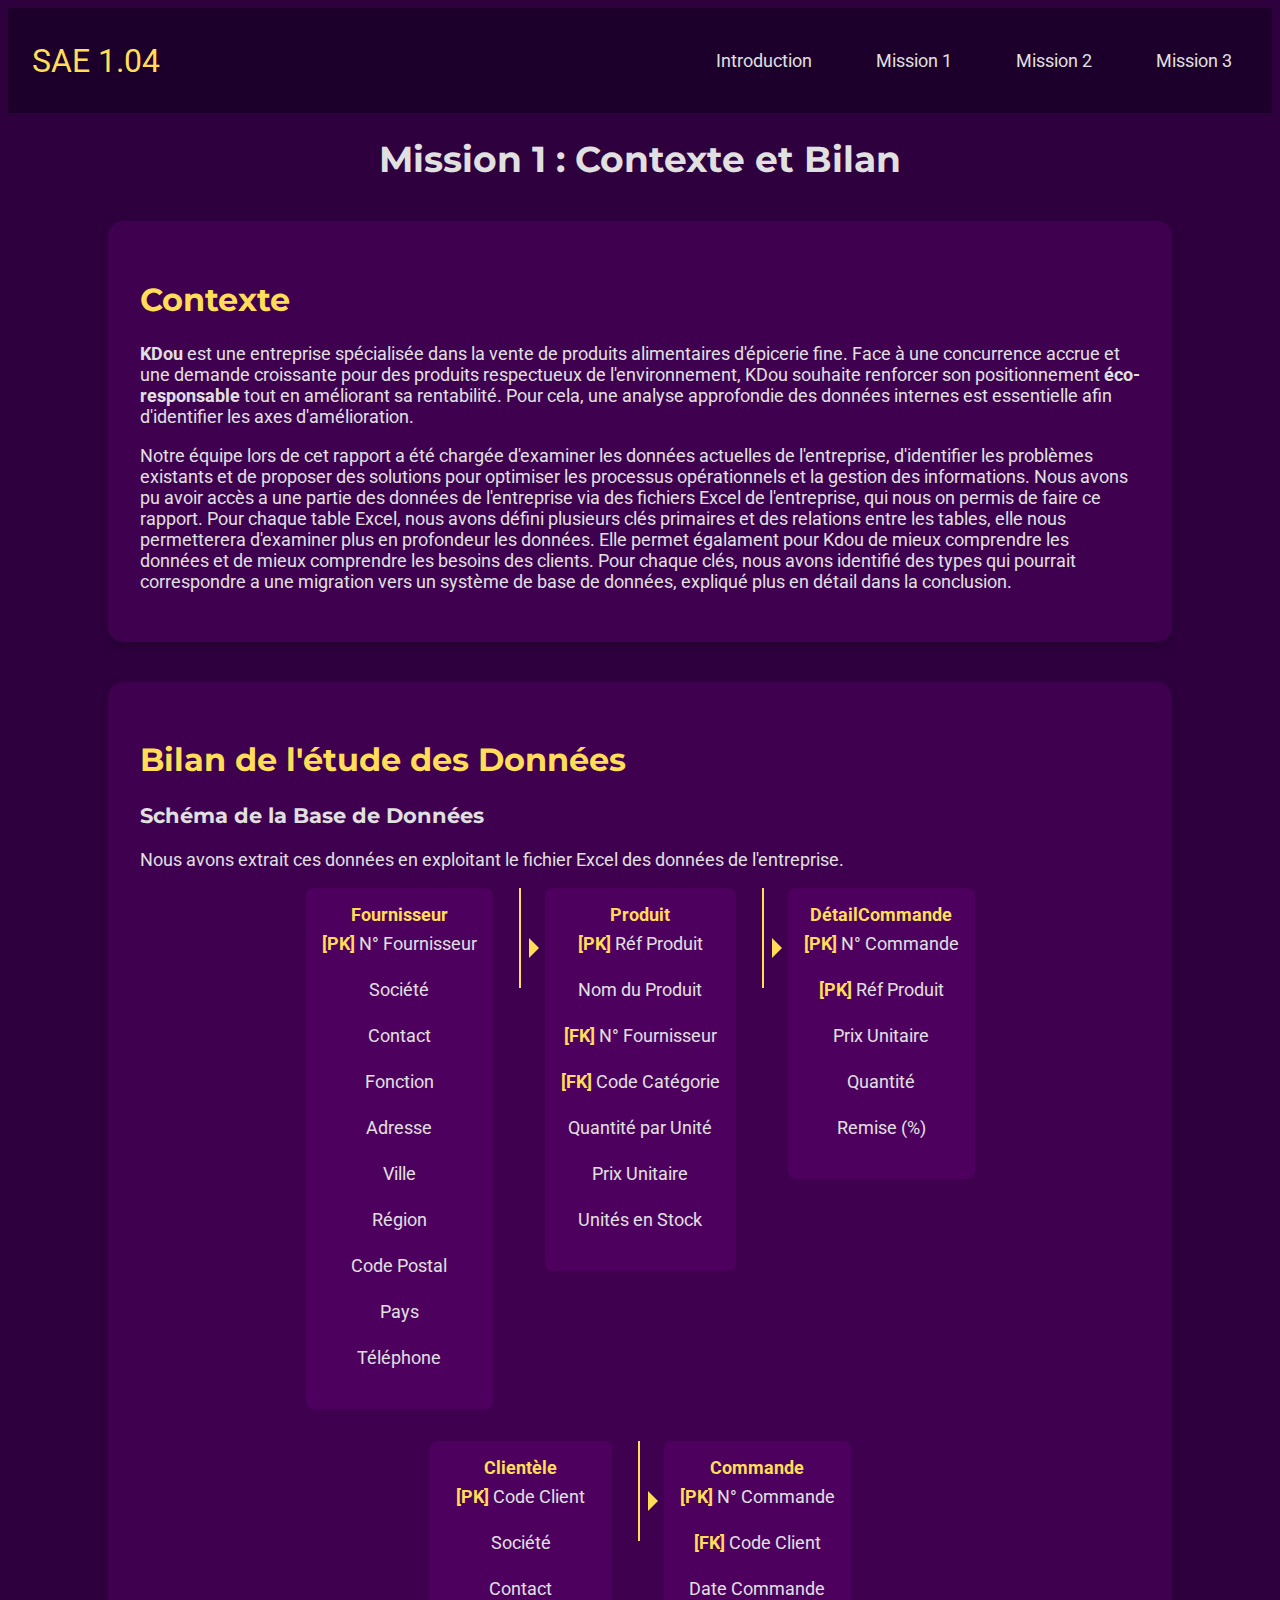
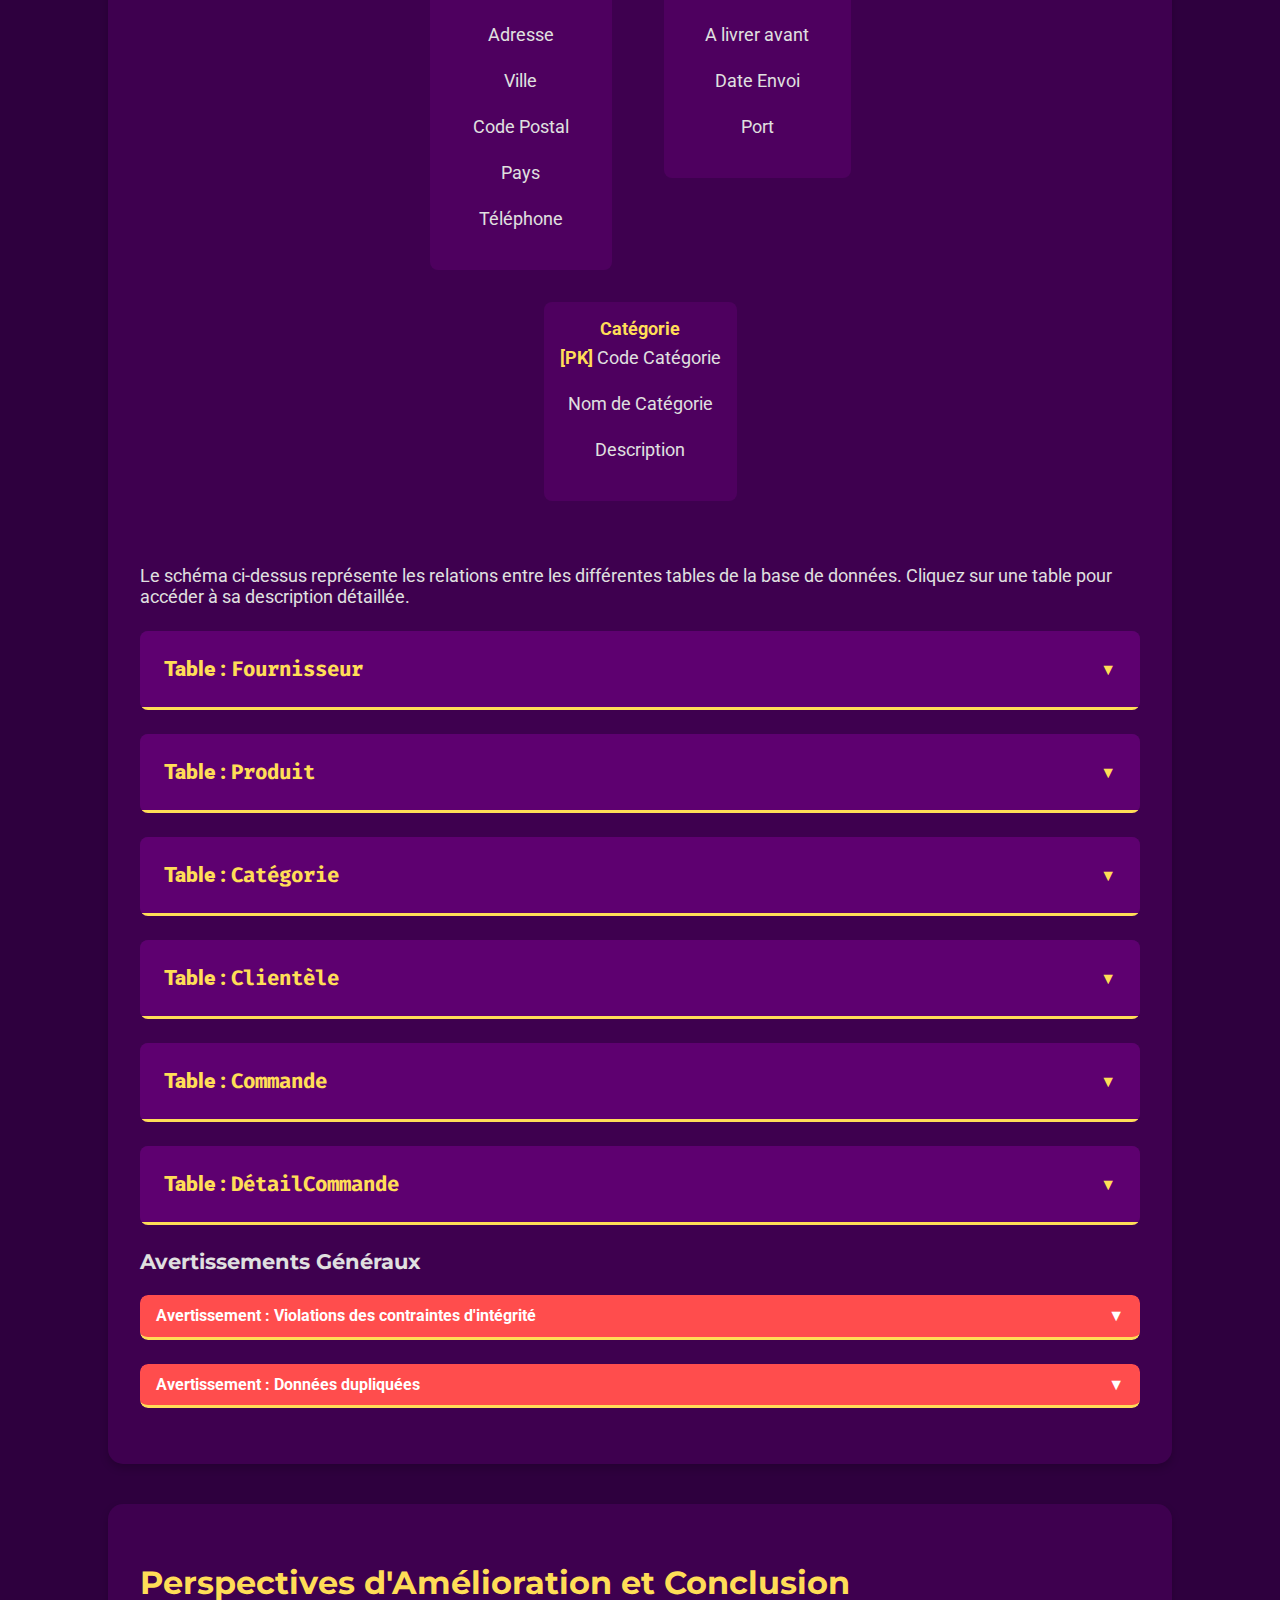
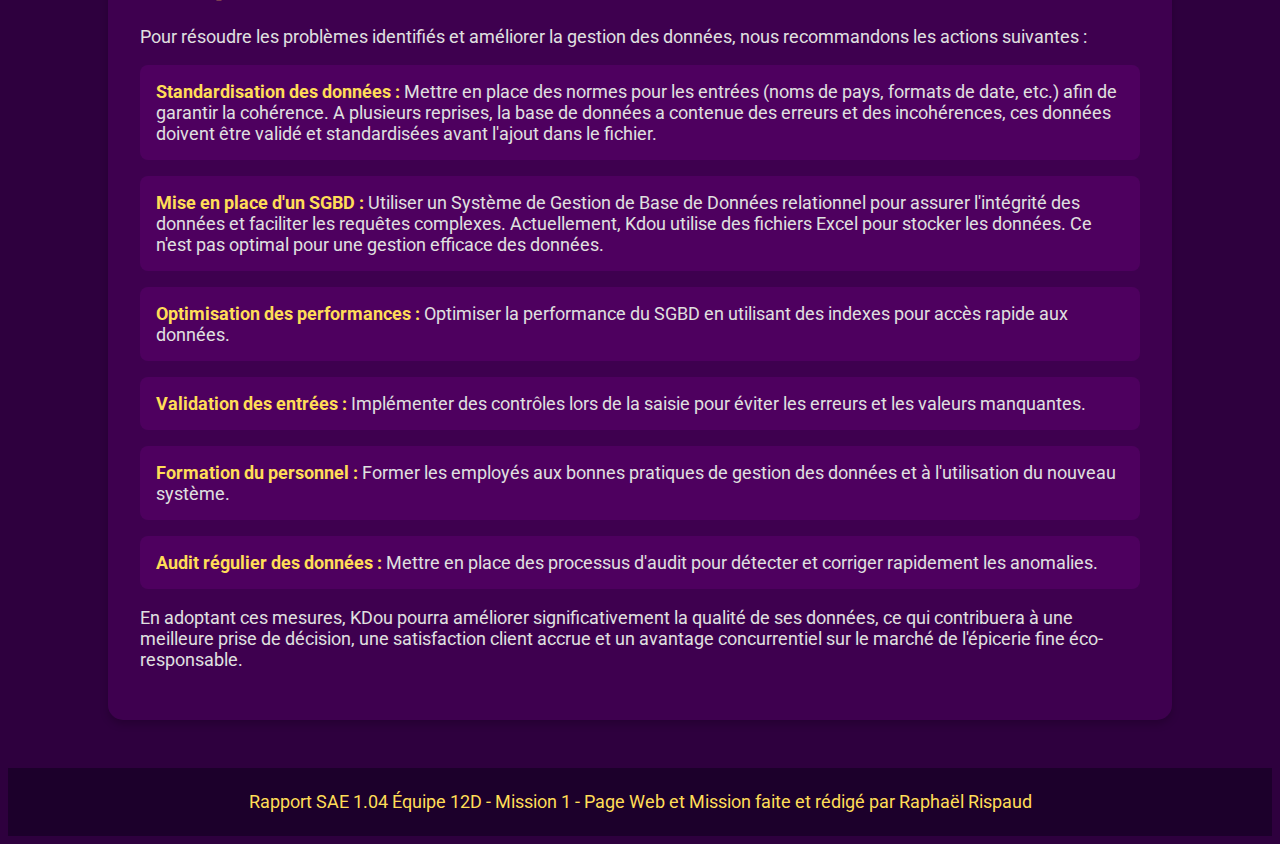
==== commit 38dccd57: "merge git:local.raph9213.xyz/git/SAE_104_Mission4" ====
--- a/mission1.html
+++ b/mission1.html
@@ -1,289 +1,916 @@
 <!DOCTYPE html>
 <html lang="fr">
-    <head>
-        <meta charset="UTF-8">
-        <meta name="viewport" content="width=device-width, initial-scale=1.0">
-        <title>Mission 1 - SAE 1.04</title>
-        <link rel="stylesheet" href="assets/styles/styles.css">
-    </head>
-    <body id="mission-page">
-        <header>
-            <nav class="navbar">
-                <input type="checkbox" id="menu-toggle" class="menu-checkbox">
-                <label for="menu-toggle" class="menu-icon">&#9776;</label>
-                <a href="index.html" class="nav-logo">SAE 1.04</a>
-                <ul class="nav-menu">
-                    <li><a href="index.html" class="nav-link">Introduction</a></li>
-                    <li><a href="mission1.html" class="nav-link">Mission 1</a></li>
-                    <li><a href="mission2.html" class="nav-link">Mission 2</a></li>
-                    <li><a href="mission3.html" class="nav-link">Mission 3</a></li>
-                </ul>
-            </nav>
-            <h1>Mission 1 : Contexte et Bilan</h1>
-        </header>
-
-        <section class="content-section">
-            <h2>Contexte</h2>
-            <p>
-                <strong>KDou</strong> est une entreprise spécialisée dans la vente de produits alimentaires d’épicerie fine.
-                Actuellement, elle cherche à renforcer son positionnement <strong>éco-responsable</strong> tout en améliorant sa rentabilité.
-                Notre équipe est chargée de l'analyse des données pour aider KDou à améliorer son image et à optimiser ses opérations.
-            </p>
+<head>
+    <meta charset="UTF-8">
+    <meta name="viewport" content="width=device-width, initial-scale=1.0">
+    <title>Mission 1 - SAE 1.04</title>
+    <link rel="stylesheet" href="assets/styles/styles.css">
+</head>
+<body id="mission-page">
+    <header>
+        <nav class="navbar">
+            <input type="checkbox" id="menu-toggle" class="menu-checkbox">
+            <label for="menu-toggle" class="menu-icon">𝄘</label>
+            <a href="index.html" class="nav-logo">SAE 1.04</a>
+            <ul class="nav-menu">
+                <li><a href="index.html" class="nav-link">Introduction</a></li>
+                <li><a href="mission1.html" class="nav-link">Mission 1</a></li>
+                <li><a href="mission2.html" class="nav-link">Mission 2</a></li>
+                <li><a href="mission3.html" class="nav-link">Mission 3</a></li>
+            </ul>
+        </nav>
+        <h1>Mission 1 : Contexte et Bilan</h1>
+    </header>
+
+    <section class="content-section">
+        <h2>Contexte</h2>
+        <p>
+            <strong>KDou</strong> est une entreprise spécialisée dans la vente de produits alimentaires d'épicerie fine.
+            Face à une concurrence accrue et une demande croissante pour des produits respectueux de l'environnement,
+            KDou souhaite renforcer son positionnement <strong>éco-responsable</strong> tout en améliorant sa rentabilité.
+            Pour cela, une analyse approfondie des données internes est essentielle afin d'identifier les axes d'amélioration.
+        </p>
+        <p>
+            Notre équipe lors de cet rapport a été chargée d'examiner les données actuelles de l'entreprise, d'identifier les problèmes existants
+            et de proposer des solutions pour optimiser les processus opérationnels et la gestion des informations. 
+            Nous avons pu avoir accès a une partie des données de l'entreprise via des fichiers Excel de l'entreprise, qui nous on permis de faire ce rapport.
+            Pour chaque table Excel, nous avons défini plusieurs clés primaires et des relations entre les tables, elle nous permetterera d'examiner plus en profondeur les données.
+            Elle permet égalament pour Kdou de mieux comprendre les données et de mieux comprendre les besoins des clients.
+            Pour chaque clés, nous avons identifié des types qui pourrait correspondre a une migration vers un système de base de données, expliqué plus en détail dans la conclusion.
+        </p>
+    </section>
+
+    <section class="content-section">
+        <h2>Bilan de l'étude des Données</h2>
+
+        <h3>Schéma de la Base de Données</h3>
+
+        <p>Nous avons extrait ces données en exploitant le fichier Excel des données de l'entreprise.</p>
+        <div class="db-schema">
+
+            <div class="schema-table">
+                
+                <div class="schema-table-row">
+                    
+                    <div class="schema-table-cell">
+                        <a href="#table-fournisseur" class="schema-table-box">
+                            <div class="schema-table-title">Fournisseur</div>
+                            <div class="schema-table-keys">
+                                <p><span class="pk" title="Identifie de manière unique chaque fournisseur.">[PK]</span> N° Fournisseur<br><span class="datatype">INTEGER</span></p>
+                                <p>Société<br><span class="datatype">VARCHAR(100)</span></p>
+                                <p>Contact<br><span class="datatype">VARCHAR(100)</span></p>
+                                <p>Fonction<br><span class="datatype">VARCHAR(50)</span></p>
+                                <p>Adresse<br><span class="datatype">VARCHAR(150)</span></p>
+                                <p>Ville<br><span class="datatype">VARCHAR(50)</span></p>
+                                <p>Région<br><span class="datatype">VARCHAR(50)</span></p>
+                                <p>Code Postal<br><span class="datatype">VARCHAR(10)</span></p>
+                                <p>Pays<br><span class="datatype">VARCHAR(50)</span></p>
+                                <p>Téléphone<br><span class="datatype">VARCHAR(20)</span></p>
+                            </div>
+                        </a>
+                    </div>
+                    
+                    <div class="schema-relation-cell"></div>
+                    
+                    <div class="schema-table-cell">
+                        <a href="#table-produit" class="schema-table-box">
+                            <div class="schema-table-title">Produit</div>
+                            <div class="schema-table-keys">
+                                <p><span class="pk" title="Identifie de manière unique chaque produit.">[PK]</span> Réf Produit<br><span class="datatype">INTEGER</span></p>
+                                <p>Nom du Produit<br><span class="datatype">VARCHAR(100)</span></p>
+                                <p><span class="fk" title="Référence au N° Fournisseur dans la table Fournisseur.">[FK]</span> N° Fournisseur<br><span class="datatype">INTEGER</span></p>
+                                <p><span class="fk" title="Référence au Code Catégorie dans la table Catégorie.">[FK]</span> Code Catégorie<br><span class="datatype">INTEGER</span></p>
+                                <p>Quantité par Unité<br><span class="datatype">VARCHAR(50)</span></p>
+                                <p>Prix Unitaire<br><span class="datatype">DECIMAL</span></p>
+                                <p>Unités en Stock<br><span class="datatype">INTEGER</span></p>
+                            </div>
+                        </a>
+                    </div>
+                    
+                    <div class="schema-relation-cell"></div>
+                    
+                    <div class="schema-table-cell">
+                        <a href="#table-detailcommande" class="schema-table-box">
+                            <div class="schema-table-title">DétailCommande</div>
+                            <div class="schema-table-keys">
+                                <p><span class="pk" title="Clé primaire composite avec Réf Produit.">[PK]</span> N° Commande<br><span class="datatype">INTEGER</span></p>
+                                <p><span class="pk" title="Clé primaire composite avec N° Commande.">[PK]</span> Réf Produit<br><span class="datatype">INTEGER</span></p>
+                                <p>Prix Unitaire<br><span class="datatype">DECIMAL</span></p>
+                                <p>Quantité<br><span class="datatype">INTEGER</span></p>
+                                <p>Remise (%)<br><span class="datatype">DECIMAL</span></p>
+                            </div>
+                        </a>
+                    </div>
+                </div>
+                
+                <div class="schema-table-row">
+                    
+                    <div class="schema-table-cell">
+                        <a href="#table-clientele" class="schema-table-box">
+                            <div class="schema-table-title">Clientèle</div>
+                            <div class="schema-table-keys">
+                                <p><span class="pk" title="Identifie de manière unique chaque client.">[PK]</span> Code Client<br><span class="datatype">VARCHAR(5)</span></p>
+                                <p>Société<br><span class="datatype">VARCHAR(100)</span></p>
+                                <p>Contact<br><span class="datatype">VARCHAR(100)</span></p>
+                                <p>Adresse<br><span class="datatype">VARCHAR(150)</span></p>
+                                <p>Ville<br><span class="datatype">VARCHAR(50)</span></p>
+                                <p>Code Postal<br><span class="datatype">VARCHAR(10)</span></p>
+                                <p>Pays<br><span class="datatype">VARCHAR(50)</span></p>
+                                <p>Téléphone<br><span class="datatype">VARCHAR(20)</span></p>
+                            </div>
+                        </a>
+                    </div>
+                    
+                    <div class="schema-relation-cell"></div>
+                    
+                    <div class="schema-table-cell">
+                        <a href="#table-commande" class="schema-table-box">
+                            <div class="schema-table-title">Commande</div>
+                            <div class="schema-table-keys">
+                                <p><span class="pk" title="Identifie de manière unique chaque commande.">[PK]</span> N° Commande<br><span class="datatype">INTEGER</span></p>
+                                <p><span class="fk" title="Référence au Code Client dans la table Clientèle.">[FK]</span> Code Client<br><span class="datatype">VARCHAR(5)</span></p>
+                                <p>Date Commande<br><span class="datatype">DATE</span></p>
+                                <p>A livrer avant<br><span class="datatype">DATE</span></p>
+                                <p>Date Envoi<br><span class="datatype">DATE</span></p>
+                                <p>Port<br><span class="datatype">DECIMAL</span></p>
+                            </div>
+                        </a>
+                    </div>
+                </div>
+                
+                <div class="schema-table-row">
+                    
+                    <div class="schema-table-cell">
+                        <a href="#table-categorie" class="schema-table-box">
+                            <div class="schema-table-title">Catégorie</div>
+                            <div class="schema-table-keys">
+                                <p><span class="pk" title="Identifie de manière unique chaque catégorie.">[PK]</span> Code Catégorie<br><span class="datatype">INTEGER</span></p>
+                                <p>Nom de Catégorie<br><span class="datatype">VARCHAR(50)</span></p>
+                                <p>Description<br><span class="datatype">TEXT</span></p>
+                            </div>
+                        </a>
+                    </div>
+                </div>
+            </div>
+        </div>
+
+
+        <p>
+            Le schéma ci-dessus représente les relations entre les différentes tables de la base de données.
+            Cliquez sur une table pour accéder à sa description détaillée.
+        </p>
+
+        
+        <details id="table-fournisseur">
+            <summary><strong>Table : <span class="terminal-font">Fournisseur</span></strong></summary>
+            <table class="db-table">
+                <thead>
+                    <tr>
+                        <th>Nom de Colonne</th>
+                        <th>Type de Donnée</th>
+                        <th>Clé Primaire</th>
+                        <th>Clé Étrangère</th>
+                        <th>Description</th>
+                    </tr>
+                </thead>
+                <tbody>
+                    <tr>
+                        <td>N° Fournisseur</td>
+                        <td>INTEGER</td>
+                        <td class="yes-cell" title="Identifie de manière unique chaque fournisseur.">Oui</td>
+                        <td>Non</td>
+                        <td>Identifiant unique du fournisseur</td>
+                    </tr>
+                    <tr>
+                        <td>Société</td>
+                        <td>VARCHAR(100)</td>
+                        <td>Non</td>
+                        <td>Non</td>
+                        <td>Nom de l'entreprise fournisseur</td>
+                    </tr>
+                    <tr>
+                        <td>Contact</td>
+                        <td>VARCHAR(100)</td>
+                        <td>Non</td>
+                        <td>Non</td>
+                        <td>Nom du contact principal</td>
+                    </tr>
+                    <tr>
+                        <td>Fonction</td>
+                        <td>VARCHAR(50)</td>
+                        <td>Non</td>
+                        <td>Non</td>
+                        <td>Fonction du contact</td>
+                    </tr>
+                    <tr>
+                        <td>Adresse</td>
+                        <td>VARCHAR(150)</td>
+                        <td>Non</td>
+                        <td>Non</td>
+                        <td>Adresse du fournisseur</td>
+                    </tr>
+                    <tr>
+                        <td>Ville</td>
+                        <td>VARCHAR(50)</td>
+                        <td>Non</td>
+                        <td>Non</td>
+                        <td>Ville du fournisseur</td>
+                    </tr>
+                    <tr>
+                        <td>Région</td>
+                        <td>VARCHAR(50)</td>
+                        <td>Non</td>
+                        <td>Non</td>
+                        <td>Région du fournisseur</td>
+                    </tr>
+                    <tr>
+                        <td>Code Postal</td>
+                        <td>VARCHAR(10)</td>
+                        <td>Non</td>
+                        <td>Non</td>
+                        <td>Code postal du fournisseur</td>
+                    </tr>
+                    <tr>
+                        <td>Pays</td>
+                        <td>VARCHAR(50)</td>
+                        <td>Non</td>
+                        <td>Non</td>
+                        <td>Pays d'origine du fournisseur</td>
+                    </tr>
+                    <tr>
+                        <td>Téléphone</td>
+                        <td>VARCHAR(20)</td>
+                        <td>Non</td>
+                        <td>Non</td>
+                        <td>Numéro de téléphone du fournisseur</td>
+                    </tr>
+                </tbody>
+            </table>
+
+            <h5>Exemples d'Enregistrements</h5>
+            <table class="db-table example-table">
+                <thead>
+                    <tr>
+                        <th>N° Fournisseur</th>
+                        <th>Société</th>
+                        <th>Contact</th>
+                        <th>Fonction</th>
+                        <th>Adresse</th>
+                        <th>Ville</th>
+                        <th>Région</th>
+                        <th>Code Postal</th>
+                        <th>Pays</th>
+                        <th>Téléphone</th>
+                    </tr>
+                </thead>
+                <tbody>
+                    <tr>
+                        <td>1</td>
+                        <td>Exotic Liquids</td>
+                        <td>Charlotte Cooper</td>
+                        <td>Assistant export</td>
+                        <td>49 Gilbert St.</td>
+                        <td>London</td>
+                        <td></td>
+                        <td>EC1 4SD</td>
+                        <td>Royaume-Uni</td>
+                        <td>(71) 555-2222</td>
+                    </tr>
+                    <tr>
+                        <td>2</td>
+                        <td>New Orleans Cajun Delights</td>
+                        <td>Shelley Burke</td>
+                        <td>Acheteur</td>
+                        <td>P.O. Box 78934</td>
+                        <td>New Orleans</td>
+                        <td>LA</td>
+                        <td>70117</td>
+                        <td><a href="#warning1" class="problem-link">Etats Unis</a></td>
+                        <td>(100) 555-4822</td>
+                    </tr>
+                    <tr>
+                        <td>3</td>
+                        <td>Grandma Kelly's Homestead</td>
+                        <td>Regina Murphy</td>
+                        <td>Représentant(e)</td>
+                        <td>707 Oxford Rd.</td>
+                        <td>Ann Arbor</td>
+                        <td>MI</td>
+                        <td>48104</td>
+                        <td><a href="#warning1" class="problem-link">Etats-Unis</a></td>
+                        <td>(313) 555-5735</td>
+                    </tr>
+                </tbody>
+            </table>
+
+            
+            <details class="warning" id="warning1">
+                <summary>Avertissement : Incohérence dans les noms de pays</summary>
+                <div class="warning-content">
+                    <p><strong>Problème :</strong> Utilisation de "Etats Unis" et "Etats-Unis" pour le même pays.</p>
+                    <p><strong>Solution :</strong> Standardiser les noms de pays en utilisant une nomenclature unique, par exemple "États-Unis".</p>
+                </div>
+            </details>
+        </details>
+
+        
+        <details id="table-produit">
+            <summary><strong>Table : <span class="terminal-font">Produit</span></strong></summary>
+            <table class="db-table">
+                <thead>
+                    <tr>
+                        <th>Nom de Colonne</th>
+                        <th>Type de Donnée</th>
+                        <th>Clé Primaire</th>
+                        <th>Clé Étrangère</th>
+                        <th>Description</th>
+                    </tr>
+                </thead>
+                <tbody>
+                    <tr>
+                        <td>Réf Produit</td>
+                        <td>INTEGER</td>
+                        <td class="yes-cell" title="Identifie de manière unique chaque produit.">Oui</td>
+                        <td>Non</td>
+                        <td>Identifiant unique du produit</td>
+                    </tr>
+                    <tr>
+                        <td>N° Fournisseur</td>
+                        <td>INTEGER</td>
+                        <td>Non</td>
+                        <td class="yes-cell" title="Référence au N° Fournisseur dans la table Fournisseur.">Oui</td>
+                        <td>Référence au fournisseur</td>
+                    </tr>
+                    <tr>
+                        <td>Code Catégorie</td>
+                        <td>INTEGER</td>
+                        <td>Non</td>
+                        <td class="yes-cell" title="Référence au Code Catégorie dans la table Catégorie.">Oui</td>
+                        <td>Référence à la catégorie du produit</td>
+                    </tr>
+                    <tr>
+                        <td>Nom du Produit</td>
+                        <td>VARCHAR(100)</td>
+                        <td>Non</td>
+                        <td>Non</td>
+                        <td>Nom du produit</td>
+                    </tr>
+                    <tr>
+                        <td>Quantité par Unité</td>
+                        <td>VARCHAR(50)</td>
+                        <td>Non</td>
+                        <td>Non</td>
+                        <td>Quantité par unité</td>
+                    </tr>
+                    <tr>
+                        <td>Prix Unitaire</td>
+                        <td>DECIMAL</td>
+                        <td>Non</td>
+                        <td>Non</td>
+                        <td>Prix unitaire du produit</td>
+                    </tr>
+                    <tr>
+                        <td>Unités en Stock</td>
+                        <td>INTEGER</td>
+                        <td>Non</td>
+                        <td>Non</td>
+                        <td>Nombre d'unités en stock</td>
+                    </tr>
+                </tbody>
+            </table>
+
+            <h5>Exemples d'Enregistrements</h5>
+            <table class="db-table example-table">
+                <thead>
+                    <tr>
+                        <th>Réf Produit</th>
+                        <th>N° Fournisseur</th>
+                        <th>Code Catégorie</th>
+                        <th>Nom du Produit</th>
+                        <th>Quantité par Unité</th>
+                        <th>Prix Unitaire</th>
+                        <th>Unités en Stock</th>
+                    </tr>
+                </thead>
+                <tbody>
+                    <tr>
+                        <td>1</td>
+                        <td>1</td>
+                        <td>1</td>
+                        <td>Chai</td>
+                        <td>10 boîtes x 20 sacs</td>
+                        <td>27,50</td>
+                        <td>11</td>
+                    </tr>
+                    <tr>
+                        <td>2</td>
+                        <td>1</td>
+                        <td>1</td>
+                        <td>Chang</td>
+                        <td>24  bouteilles (12 onces)</td>
+                        <td><a href="#warning2" class="problem-link">17,42 €</a></td>
+                        <td>17</td>
+                    </tr>
+                    <tr>
+                        <td>3</td>
+                        <td>1</td>
+                        <td>2</td>
+                        <td>Aniseed Syrup</td>
+                        <td>12 bouteilles (550 ml)</td>
+                        <td>9,17</td>
+                        <td>13</td>
+                    </tr>
+                    <tr>
+                        <td>4</td>
+                        <td>2</td>
+                        <td>2</td>
+                        <td>Chef Anton's Cajun Seasoning</td>
+                        <td>48 pots (6 onces)</td>
+                        <td>18,33</td>
+                        <td>0</td>
+                    </tr>
+                </tbody>
+            </table>
+
+            
+            <details class="warning" id="warning2">
+                <summary>Avertissement : Prix incohérent</summary>
+                <div class="warning-content">
+                    <p><strong>Problème :</strong> Le prix unitaire est incohérent avec le marché actuel.</p>
+                    <p><strong>Solution :</strong> Vérifier le prix auprès du fournisseur et mettre à jour la base de données.</p>
+                </div>
+            </details>
+        </details>
+
+        
+        <details id="table-categorie">
+            <summary><strong>Table : <span class="terminal-font">Catégorie</span></strong></summary>
+            <table class="db-table">
+                <thead>
+                    <tr>
+                        <th>Nom de Colonne</th>
+                        <th>Type de Donnée</th>
+                        <th>Clé Primaire</th>
+                        <th>Clé Étrangère</th>
+                        <th>Description</th>
+                    </tr>
+                </thead>
+                <tbody>
+                    <tr>
+                        <td>Code Catégorie</td>
+                        <td>INTEGER</td>
+                        <td class="yes-cell" title="Identifie de manière unique chaque catégorie.">Oui</td>
+                        <td>Non</td>
+                        <td>Identifiant unique de la catégorie</td>
+                    </tr>
+                    <tr>
+                        <td>Nom de Catégorie</td>
+                        <td>VARCHAR(50)</td>
+                        <td>Non</td>
+                        <td>Non</td>
+                        <td>Nom de la catégorie</td>
+                    </tr>
+                    <tr>
+                        <td>Description</td>
+                        <td>TEXT</td>
+                        <td>Non</td>
+                        <td>Non</td>
+                        <td>Description de la catégorie</td>
+                    </tr>
+                </tbody>
+            </table>
+
+            <h5>Exemples d'Enregistrements</h5>
+            <table class="db-table example-table">
+                <thead>
+                    <tr>
+                        <th>Code Catégorie</th>
+                        <th>Nom de Catégorie</th>
+                        <th>Description</th>
+                    </tr>
+                </thead>
+                <tbody>
+                    <tr>
+                        <td>1</td>
+                        <td>Boissons</td>
+                        <td>Boissons, cafés, thés, alcools</td>
+                    </tr>
+                    <tr>
+                        <td>2</td>
+                        <td><a href="#warning5" class="problem-link">Condiments</a></td>
+                        <td>Sauces, assaisonnements et épices</td>
+                    </tr>
+                    <tr>
+                        <td>3</td>
+                        <td>Desserts</td>
+                        <td>Desserts et friandises</td>
+                    </tr>
+                    <tr>
+                        <td>4</td>
+                        <td>Produits laitiers</td>
+                        <td>Fromages</td>
+                    </tr>
+                    <tr>
+                        <td>5</td>
+                        <td>Pâtes et céréales</td>
+                        <td>Pains, biscuits, pâtes et céréales</td>
+                    </tr>
+                </tbody>
+            </table>
+
+            
+            <details class="warning" id="warning5">
+                <summary>Avertissement : Faute d'orthographe dans le nom de catégorie</summary>
+                <div class="warning-content">
+                    <p><strong>Problème :</strong> Nom de catégorie mal orthographié.</p>
+                    <p><strong>Solution :</strong> Corriger l'orthographe du nom de la catégorie.</p>
+                </div>
+            </details>
+        </details>
+
+        
+        <details id="table-clientele">
+            <summary><strong>Table : <span class="terminal-font">Clientèle</span></strong></summary>
+            <table class="db-table">
+                <thead>
+                    <tr>
+                        <th>Nom de Colonne</th>
+                        <th>Type de Donnée</th>
+                        <th>Clé Primaire</th>
+                        <th>Clé Étrangère</th>
+                        <th>Description</th>
+                    </tr>
+                </thead>
+                <tbody>
+                    <tr>
+                        <td>Code Client</td>
+                        <td>VARCHAR(5)</td>
+                        <td class="yes-cell" title="Identifie de manière unique chaque client.">Oui</td>
+                        <td>Non</td>
+                        <td>Identifiant unique du client</td>
+                    </tr>
+                    <tr>
+                        <td>Société</td>
+                        <td>VARCHAR(100)</td>
+                        <td>Non</td>
+                        <td>Non</td>
+                        <td>Nom de l'entreprise cliente</td>
+                    </tr>
+                    <tr>
+                        <td>Contact</td>
+                        <td>VARCHAR(100)</td>
+                        <td>Non</td>
+                        <td>Non</td>
+                        <td>Nom du contact principal</td>
+                    </tr>
+                    <tr>
+                        <td>Adresse</td>
+                        <td>VARCHAR(150)</td>
+                        <td>Non</td>
+                        <td>Non</td>
+                        <td>Adresse du client</td>
+                    </tr>
+                    <tr>
+                        <td>Ville</td>
+                        <td>VARCHAR(50)</td>
+                        <td>Non</td>
+                        <td>Non</td>
+                        <td>Ville du client</td>
+                    </tr>
+                    <tr>
+                        <td>Code Postal</td>
+                        <td>VARCHAR(10)</td>
+                        <td>Non</td>
+                        <td>Non</td>
+                        <td>Code postal du client</td>
+                    </tr>
+                    <tr>
+                        <td>Pays</td>
+                        <td>VARCHAR(50)</td>
+                        <td>Non</td>
+                        <td>Non</td>
+                        <td>Pays du client</td>
+                    </tr>
+                    <tr>
+                        <td>Téléphone</td>
+                        <td>VARCHAR(20)</td>
+                        <td>Non</td>
+                        <td>Non</td>
+                        <td>Numéro de téléphone du client</td>
+                    </tr>
+                </tbody>
+            </table>
+
+            <h5>Exemples d'Enregistrements</h5>
+            <table class="db-table example-table">
+                <thead>
+                    <tr>
+                        <th>Code Client</th>
+                        <th>Société</th>
+                        <th>Contact</th>
+                        <th>Adresse</th>
+                        <th>Ville</th>
+                        <th>Code Postal</th>
+                        <th>Pays</th>
+                        <th>Téléphone</th>
+                    </tr>
+                </thead>
+                <tbody>
+                    <tr>
+                        <td>ALYAD</td>
+                        <td>Chez Bouxou</td>
+                        <td>Alyssa Duranta</td>
+                        <td>25, rue Mongolfier</td>
+                        <td>Paris</td>
+                        <td>75013</td>
+                        <td>France</td>
+                        <td>06. 78.34.11.65</td>
+                    </tr>
+                    <tr>
+                        <td>ANCBE</td>
+                        <td>L'Ancienne Auberge</td>
+                        <td>Max Deschamps</td>
+                        <td>Le Bourg</td>
+                        <td>Puy-l'Évêque</td>
+                        <td>46250</td>
+                        <td>France</td>
+                        <td><a href="#warning6" class="problem-link">07.92.24.45.40</a></td>
+                    </tr>
+                    <tr>
+                        <td>ATAUG</td>
+                        <td>L'Atelier des Augustins</td>
+                        <td>Isra Dubois</td>
+                        <td>11 Rue des Augustins</td>
+                        <td>Lyon</td>
+                        <td>69001</td>
+                        <td>France</td>
+                        <td>06.42.54.22.66</td>
+                    </tr>
+                </tbody>
+            </table>
+
+            
+            <details class="warning" id="warning6">
+                <summary>Avertissement : Format de numéro de téléphone incohérent</summary>
+                <div class="warning-content">
+                    <p><strong>Problème :</strong> Le numéro de téléphone ne suit pas le format standard.</p>
+                    <p><strong>Solution :</strong> Uniformiser le format des numéros de téléphone dans la base de données.</p>
+                </div>
+            </details>
+        </details>
+
+        
+        <details id="table-commande">
+            <summary><strong>Table : <span class="terminal-font">Commande</span></strong></summary>
+            <table class="db-table">
+                <thead>
+                    <tr>
+                        <th>Nom de Colonne</th>
+                        <th>Type de Donnée</th>
+                        <th>Clé Primaire</th>
+                        <th>Clé Étrangère</th>
+                        <th>Description</th>
+                    </tr>
+                </thead>
+                <tbody>
+                    <tr>
+                        <td>N° Commande</td>
+                        <td>INTEGER</td>
+                        <td class="yes-cell" title="Identifie de manière unique chaque commande.">Oui</td>
+                        <td>Non</td>
+                        <td>Identifiant unique de la commande</td>
+                    </tr>
+                    <tr>
+                        <td>Code Client</td>
+                        <td>VARCHAR(5)</td>
+                        <td>Non</td>
+                        <td class="yes-cell" title="Référence au Code Client dans la table Clientèle.">Oui</td>
+                        <td>Référence au client</td>
+                    </tr>
+                    <tr>
+                        <td>Date Commande</td>
+                        <td>DATE</td>
+                        <td>Non</td>
+                        <td>Non</td>
+                        <td>Date de la commande</td>
+                    </tr>
+                    <tr>
+                        <td>A livrer avant</td>
+                        <td>DATE</td>
+                        <td>Non</td>
+                        <td>Non</td>
+                        <td>Date limite de livraison</td>
+                    </tr>
+                    <tr>
+                        <td>Date Envoi</td>
+                        <td>DATE</td>
+                        <td>Non</td>
+                        <td>Non</td>
+                        <td>Date d'envoi de la commande</td>
+                    </tr>
+                    <tr>
+                        <td>Port</td>
+                        <td>DECIMAL</td>
+                        <td>Non</td>
+                        <td>Non</td>
+                        <td>Frais de port</td>
+                    </tr>
+                </tbody>
+            </table>
+
+            <h5>Exemples d'Enregistrements</h5>
+            <table class="db-table example-table">
+                <thead>
+                    <tr>
+                        <th>N° Commande</th>
+                        <th>Code Client</th>
+                        <th>Date Commande</th>
+                        <th>A livrer avant</th>
+                        <th>Date Envoi</th>
+                        <th>Port</th>
+                    </tr>
+                </thead>
+                <tbody>
+                    <tr>
+                        <td>10000</td>
+                        <td>FRANK</td>
+                        <td>27/07/2020</td>
+                        <td>24/08/2020</td>
+                        <td>01/08/2020</td>
+                        <td>26,7</td>
+                    </tr>
+                    <tr>
+                        <td>10001</td>
+                        <td>COMMI</td>
+                        <td>30/07/2020</td>
+                        <td>27/08/2020</td>
+                        <td>09/08/2020</td>
+                        <td>43</td>
+                    </tr>
+                    <tr>
+                        <td>10002</td>
+                        <td>FRANS</td>
+                        <td><a href="#warning7" class="problem-link">31-07-2020</a></td>
+                        <td>28/08/2020</td>
+                        <td>03/08/2020</td>
+                        <td>93,2</td>
+                    </tr>
+                </tbody>
+            </table>
+
+            
+            <details class="warning" id="warning7">
+                <summary>Avertissement : Format de date incohérent</summary>
+                <div class="warning-content">
+                    <p><strong>Problème :</strong> Utilisation du format "JJ-MM-AAAA" au lieu de "JJ/MM/AAAA".</p>
+                    <p><strong>Solution :</strong> Uniformiser le format des dates dans la base de données.</p>
+                </div>
+            </details>
+        </details>
+
+        
+        <details id="table-detailcommande">
+            <summary><strong>Table : <span class="terminal-font">DétailCommande</span></strong></summary>
+            <table class="db-table">
+                <thead>
+                    <tr>
+                        <th>Nom de Colonne</th>
+                        <th>Type de Donnée</th>
+                        <th>Clé Primaire</th>
+                        <th>Clé Étrangère</th>
+                        <th>Description</th>
+                    </tr>
+                </thead>
+                <tbody>
+                    <tr>
+                        <td>N° Commande</td>
+                        <td>INTEGER</td>
+                        <td class="yes-cell" title="Clé primaire composite avec Réf Produit.">Oui*</td>
+                        <td class="yes-cell" title="Référence au N° Commande dans la table Commande.">Oui</td>
+                        <td>Référence à la commande</td>
+                    </tr>
+                    <tr>
+                        <td>Réf Produit</td>
+                        <td>INTEGER</td>
+                        <td class="yes-cell" title="Clé primaire composite avec N° Commande.">Oui*</td>
+                        <td class="yes-cell" title="Référence à la Réf Produit dans la table Produit.">Oui</td>
+                        <td>Référence au produit</td>
+                    </tr>
+                    <tr>
+                        <td>Prix Unitaire</td>
+                        <td>DECIMAL</td>
+                        <td>Non</td>
+                        <td>Non</td>
+                        <td>Prix unitaire du produit</td>
+                    </tr>
+                    <tr>
+                        <td>Quantité</td>
+                        <td>INTEGER</td>
+                        <td>Non</td>
+                        <td>Non</td>
+                        <td>Quantité commandée</td>
+                    </tr>
+                    <tr>
+                        <td>Remise (%)</td>
+                        <td>DECIMAL</td>
+                        <td>Non</td>
+                        <td>Non</td>
+                        <td>Pourcentage de remise</td>
+                    </tr>
+                </tbody>
+            </table>
+            <p>* Clé primaire composite</p>
+
+            <h5>Exemples d'Enregistrements</h5>
+            <table class="db-table example-table">
+                <thead>
+                    <tr>
+                        <th>Réf Produit</th>
+                        <th>N° Commande</th>
+                        <th>Prix Unitaire</th>
+                        <th>Quantité</th>
+                        <th>Remise (%)</th>
+                    </tr>
+                </thead>
+                <tbody>
+                    <tr>
+                        <td>1</td>
+                        <td>10021</td>
+                        <td>12</td>
+                        <td>60</td>
+                        <td>0,200000003</td>
+                    </tr>
+                    <tr>
+                        <td>1</td>
+                        <td>10043</td>
+                        <td>12,6</td>
+                        <td>40</td>
+                        <td><a href="#warning9" class="problem-link">0,050000001</a></td>
+                    </tr>
+                    <tr>
+                        <td>1</td>
+                        <td>10065</td>
+                        <td>12,6</td>
+                        <td>55</td>
+                        <td>0,25</td>
+                    </tr>
+                </tbody>
+            </table>
+
+            
+            <details class="warning" id="warning9">
+                <summary>Avertissement : Remise exprimée avec trop de décimales</summary>
+                <div class="warning-content">
+                    <p><strong>Problème :</strong> La remise est exprimée avec une précision inutile.</p>
+                    <p><strong>Solution :</strong> Arrondir la remise à deux décimales pour plus de clarté.</p>
+                </div>
+            </details>
+        </details>
+
+        
+        <section class="general-warnings">
+            <h3>Avertissements Généraux</h3>
+            <details class="warning" id="warning-general1">
+                <summary>Avertissement : Violations des contraintes d'intégrité</summary>
+                <div class="warning-content">
+                    <p><strong>Problème :</strong> Certaines données ne respectent pas les contraintes d'intégrité référentielle, par exemple des commandes associées à des clients inexistants.</p>
+                    <p><strong>Solution :</strong> Vérifier l'intégrité des données et corriger les entrées problématiques en assurant que toutes les clés étrangères correspondent à des enregistrements existants.</p>
+                </div>
+            </details>
+
+            <details class="warning" id="warning-general2">
+                <summary>Avertissement : Données dupliquées</summary>
+                <div class="warning-content">
+                    <p><strong>Problème :</strong> Présence de doublons dans les tables, ce qui peut fausser les analyses.</p>
+                    <p><strong>Solution :</strong> Mettre en place des contraintes d'unicité et nettoyer les données en supprimant les doublons.</p>
+                </div>
+            </details>
         </section>
 
-        <section class="content-section">
-            <h2>Questions et réponses</h2>
-
-            <details id="question1">
-                <summary><strong>1) Dans chaque onglet, identifiez quelles sont les colonnes correspondant ou pouvant correspondre à des clés primaires.</strong></summary>
-                <div class="details-content">
-                    <p><strong>Fournisseur :</strong> N° Fournisseur</p>
-                    <p><strong>Produit :</strong> Réf produit</p>
-                    <p><strong>Catégorie :</strong> Code catégorie</p>
-                    <p><strong>Clientèle :</strong> Code client</p>
-                    <p><strong>Commande :</strong> N° Commande</p>
-                    <p><strong>DétailCommande :</strong> Réf produit et N° commande</p>
-                </div>
-            </details>
-
-            <details id="question2">
-                <summary><strong>2) Dans chaque onglet, identifiez quelles sont les colonnes correspondant à des clés étrangères.</strong></summary>
-                <div class="details-content">
-                    <p><strong>Produit :</strong> N° fournisseur &amp; Code catégorie</p>
-                    <p><strong>Commande :</strong> Code client</p>
-                    <p><strong>DétailCommande :</strong> Réf produit &amp; N° commande</p>
-                </div>
-            </details>
-
-            <details id="question3">
-                <summary><strong>3) Réponses aux questions d'analyse des données :</strong></summary>
-                <div class="details-content">
-                    <details id="question3a">
-                        <summary><strong>a) Combien y a-t-il de clients nantais ?</strong></summary>
-                        <div class="details-content">
-                            <p>Il y a <strong>3 clients</strong> situés à <strong>Nantes</strong>.</p>
-                        </div>
-                    </details>
-
-                    <details id="question3b">
-                        <summary><strong>b) Combien y a-t-il de clients de région parisienne ?</strong></summary>
-                        <div class="details-content">
-                            <p>Il y a <strong>5 clients</strong> en <strong>région parisienne</strong>.</p>
-                        </div>
-                    </details>
-
-                    <details id="question3c">
-                        <summary><strong>c) Donnez l’adresse du fournisseur Marie Delamare?</strong></summary>
-                        <div class="details-content">
-                            <p>L’adresse est : <strong>22 rue H. Voiron, Montceau, 71300, France</strong>.</p>
-                        </div>
-                    </details>
-
-                    <details id="question3d">
-                        <summary><strong>d) Combien y a-t-il de fournisseurs en Amérique du Nord ?</strong></summary>
-                        <div class="details-content">
-                            <p>Il y a <strong>7 fournisseurs</strong> en <strong>Amérique du Nord</strong>, situés aux <strong>États-Unis</strong> et au <strong>Canada</strong>.</p>
-                            <div class="warning">
-                                <input type="checkbox" id="warning1">
-                                <label for="warning1">Avertissement</label>
-                                <div class="warning-content">
-                                    <p><strong>Note :</strong> Les données utilisent à la fois "USA" et "États-Unis", ce qui crée des incohérences. Il faudrait standardiser les noms des pays.</p>
-                                </div>
-                            </div>
-                        </div>
-                    </details>
-
-                    <details id="question3e">
-                        <summary><strong>e) Combien y a-t-il de pays dans l’UE autre que la France ?</strong></summary>
-                        <div class="details-content">
-                            <p>Il y a <strong>11 pays</strong> de l'<strong>UE</strong> en dehors de la <strong>France</strong>.</p>
-                        </div>
-                    </details>
-
-                    <details id="question3f">
-                        <summary><strong>f) Quelle est la fonction du contact fournisseur Ma maison ?</strong></summary>
-                        <div class="details-content">
-                            <p>Le contact pour le fournisseur Ma Maison est un <strong>Directeur du marketing</strong>.</p>
-                        </div>
-                    </details>
-
-                    <details id="question3g">
-                        <summary><strong>g) Quelle est la fonction de contact fournisseur la plus représentée ?</strong></summary>
-                        <div class="details-content">
-                            <p>La fonction de contact la plus représentée est <strong>Représentant(e)</strong> avec 8 occurrences.</p>
-                            <div class="warning">
-                                <input type="checkbox" id="warning2">
-                                <label for="warning2">Avertissement</label>
-                                <div class="warning-content">
-                                    <p><strong>Note :</strong> Il y a des variations orthographiques (Représentant(e), Représentante) qui devraient être harmonisées.</p>
-                                </div>
-                            </div>
-                        </div>
-                    </details>
-
-                    <details id="question3h">
-                        <summary><strong>h) Quels produits (nom, catégorie et prix) ont été commandés par le client Mikal Pavbo ?</strong></summary>
-                        <div class="details-content">
-                            <p>Le client <strong>Mikal Pavbo</strong> n'existe pas, mais le client <strong>Mikal</strong> avec le code <strong>PAVBO</strong> a passé les commandes suivantes :</p>
-                            <table class="styled-table">
-                                <thead>
-                                    <tr>
-                                        <th>Commande N°</th>
-                                        <th>Produit</th>
-                                        <th>Quantité</th>
-                                        <th>Prix Unitaire</th>
-                                        <th>Total</th>
-                                    </tr>
-                                </thead>
-                                <tbody>
-                                    <tr>
-                                        <td>11110</td>
-                                        <td>Aniseed Syrup</td>
-                                        <td>6</td>
-                                        <td>10 €</td>
-                                        <td>60 €</td>
-                                    </tr>
-                                    <tr>
-                                        <td>11110</td>
-                                        <td>Boston Crab Meat</td>
-                                        <td>40</td>
-                                        <td>12,80 €</td>
-                                        <td>512 €</td>
-                                    </tr>
-                                </tbody>
-                            </table>
-                            <div class="warning">
-                                <input type="checkbox" id="warning3">
-                                <label for="warning3">Avertissement</label>
-                                <div class="warning-content">
-                                    <p><strong>Note :</strong> Les données contiennent des doublons pour les mêmes commandes et produits, indiquant un possible problème.</p>
-                                </div>
-                            </div>
-                        </div>
-                    </details>
-
-                    <details id="question3i">
-                        <summary><strong>i) Quelles sont les dates des commandes du client MORIU ?</strong></summary>
-                        <div class="details-content">
-                            <p>Le client <strong>MORIU</strong> n'existe pas, mais il s'agit probablement de <strong>MORJU</strong>. Dates des commandes :</p>
-                            <ul>
-                                <li>03/12/2020</li>
-                                <li>06/12/2020</li>
-                            </ul>
-                        </div>
-                    </details>
-
-                    <details id="question3j">
-                        <summary><strong>j) Donnez l’offre de produits suédois.</strong></summary>
-                        <div class="details-content">
-                            <p>Liste des produits suédois :</p>
-                            <table class="styled-table">
-                                <thead>
-                                    <tr>
-                                        <th>Produit</th>
-                                        <th>Catégorie</th>
-                                        <th>Quantité</th>
-                                        <th>Prix Unitaire</th>
-                                        <th>Stock</th>
-                                    </tr>
-                                </thead>
-                                <tbody>
-                                    <tr>
-                                        <td>Tunnbröd</td>
-                                        <td>Pain</td>
-                                        <td>12 cartons (250 g)</td>
-                                        <td>7,50 €</td>
-                                        <td>61</td>
-                                    </tr>
-                                </tbody>
-                            </table>
-                            <div class="warning">
-                                <input type="checkbox" id="warning4">
-                                <label for="warning4">Avertissement</label>
-                                <div class="warning-content">
-                                    <p><strong>Note :</strong> Incohérences dans l'orthographe du pays (Suède/Suéde), ce qui peut poser des problèmes.</p>
-                                </div>
-                            </div>
-                        </div>
-                    </details>
-
-                    <details id="question3k">
-                        <summary><strong>k) Quelles sont les catégories de produit vendues par les fournisseurs Singapouriens ?</strong></summary>
-                        <div class="details-content">
-                            <p>Catégories :</p>
-                            <ul>
-                                <li><strong>Boissons</strong> : Boissons, cafés, thés, alcools.</li>
-                                <li><strong>Condiments</strong> : Sauces, assaisonnements et épices.</li>
-                            </ul>
-                        </div>
-                    </details>
-
-                    <details id="question3l">
-                        <summary><strong>l) Est-ce qu’il y a dans la clientèle des clients qui n’ont pas passé de commande ?</strong></summary>
-                        <div class="details-content">
-                            <p>Oui, certains clients n'ont jamais passé de commande, et inversement.</p>
-                            <table class="styled-table">
-                                <thead>
-                                    <tr>
-                                        <th>Clients ayant passé une commande</th>
-                                        <th>Clients sans commande</th>
-                                        <th>Clients inexistants ayant passé une commande</th>
-                                    </tr>
-                                </thead>
-                                <tbody>
-                                    <tr>
-                                        <td>ALYAD</td>
-                                        <td>ATAUG</td>
-                                        <td>ANBCE</td>
-                                    </tr>
-                                </tbody>
-                            </table>
-                            <div class="warning">
-                                <input type="checkbox" id="warning5">
-                                <label for="warning5">Avertissement</label>
-                                <div class="warning-content">
-                                    <p><strong>Note :</strong> Des clients ont passé des commandes sans être dans la liste des clients.</p>
-                                </div>
-                            </div>
-                        </div>
-                    </details>
-
-                    <details id="question3m">
-                        <summary><strong>m) Comment sont conditionnés les produits ?</strong></summary>
-                        <div class="details-content">
-                            <p>Les produits sont conditionnés de différentes manières :</p>
-                            <ul>
-                                <li><strong>Boîtes</strong> (e.g., "10 boîtes x 20 sacs")</li>
-                                <li><strong>Bouteilles</strong> (e.g., "24 bouteilles (12 onces)")</li>
-                                <li><strong>Pots</strong> (e.g., "24 pots (250 g)")</li>
-                            </ul>
-                        </div>
-                    </details>
-                </div>
-            </details>
-
-            <details id="question4">
-                <summary><strong>4) Problèmes identifiés dans les données.</strong></summary>
-                <div class="details-content">
-                    <ul>
-                        <li><strong>Incohérences dans les noms de pays</strong> (USA vs États-Unis).</li>
-                        <li><strong>Variations orthographiques</strong> dans les fonctions de contact.</li>
-                        <li><strong>Réclamations clients</strong> dues à des erreurs de gestion.</li>
-                    </ul>
-                </div>
-            </details>
-
-            <details id="question5">
-                <summary><strong>5) Idées d’amélioration de l’organisation des données.</strong></summary>
-                <div class="details-content">
-                    <p>Utiliser les filtres d'Excel pour identifier les incohérences, scripts VBA pour automatiser la standardisation, puis migrer vers une base de données relationnelle (Access ou Oracle) pour une gestion plus robuste avec SQL.</p>
-                </div>
-            </details>
-
-        </section>
-
-        <footer>
-            <p>&copy; Rapport SAE 1.04 Équipe 12D</p>
-        </footer>
-    </body>
+    </section>
+
+    <section class="content-section">
+        <h2>Perspectives d'Amélioration et Conclusion</h2>
+        <p>
+            Pour résoudre les problèmes identifiés et améliorer la gestion des données, nous recommandons les actions suivantes :
+        </p>
+        <ul class="suggestion-list">
+            <li><strong>Standardisation des données :</strong> Mettre en place des normes pour les entrées (noms de pays, formats de date, etc.) afin de garantir la cohérence. A plusieurs reprises, la base de données a contenue des erreurs et des incohérences, ces données doivent être validé et standardisées avant l'ajout dans le fichier.</li>
+            <li><strong>Mise en place d'un SGBD :</strong> Utiliser un Système de Gestion de Base de Données relationnel pour assurer l'intégrité des données et faciliter les requêtes complexes. Actuellement, Kdou utilise des fichiers Excel pour stocker les données. Ce n'est pas optimal pour une gestion efficace des données.</li>
+            <li><strong>Optimisation des performances :</strong> Optimiser la performance du SGBD en utilisant des indexes pour accès rapide aux données.</li>
+            <li><strong>Validation des entrées :</strong> Implémenter des contrôles lors de la saisie pour éviter les erreurs et les valeurs manquantes.</li>
+            <li><strong>Formation du personnel :</strong> Former les employés aux bonnes pratiques de gestion des données et à l'utilisation du nouveau système.</li>
+            <li><strong>Audit régulier des données :</strong> Mettre en place des processus d'audit pour détecter et corriger rapidement les anomalies.</li>
+        </ul>
+        <p>
+            En adoptant ces mesures, KDou pourra améliorer significativement la qualité de ses données, ce qui contribuera à une meilleure prise de décision,
+            une satisfaction client accrue et un avantage concurrentiel sur le marché de l'épicerie fine éco-responsable.
+        </p>
+    </section>
+
+    <footer>
+        <p>Rapport SAE 1.04 Équipe 12D - Mission 1 - Page Web et Mission faite et rédigé par Raphaël Rispaud</p>
+    </footer>
+</body>
 </html>
+
--- a/assets/styles/styles.css
+++ b/assets/styles/styles.css
@@ -1,324 +1,598 @@
+/* Principal css pour l'introduction, la mission1.html et la mission3.html. Fait principalement par Raphaël. Beaucoup ont été inspiré de design vu en ligne, comme avec https://css-tricks.com/ par exemple. Tout ceux les utilisant ont marqué, une grande majorité ont été faite a la main. */
+@import url('https://fonts.googleapis.com/css2?family=Roboto&family=Montserrat:wght@700&family=Fira+Code&family=Playfair+Display&display=swap');
+
+html {
+    scroll-behavior: smooth;
+}
+
 body {
-  font-family: 'Arial', sans-serif;
-  background-color: #2e003e;
-  color: #e0e0e0;
-  text-align: center;
-  font-size: 18px;
+    font-family: 'Roboto', sans-serif;
+    background-color: #2e003e;
+    color: #e0e0e0;
+    text-align: center;
+    font-size: 18px;
 }
 
 .navbar {
-  background-color: #1c002b;
-  display: flex;
-  justify-content: space-between;
-  align-items: center;
-  padding: 1.5rem;
-  position: relative;
-  z-index: 1000;
+    background-color: #1c002b;
+    display: flex;
+    justify-content: space-between;
+    align-items: center;
+    padding: 1.5rem;
+    position: relative;
+    z-index: 1000;
 }
 
 .nav-logo {
-  color: #ffdd57;
-  font-size: 2rem;
-  text-decoration: none;
+    color: #ffdd57;
+    font-size: 2rem;
+    text-decoration: none;
 }
 
 .menu-checkbox {
-  display: none;
+    display: none;
+}
+
+.mission-overview {
+    display: flex;
+    flex-wrap: wrap;
+    justify-content: center;
+    gap: 2rem;
+    padding: 3rem 1.5rem;
+}
+
+.mission-btn {
+    background: #3e004f;
+    color: #ffdd57;
+    padding: 2rem;
+    border-radius: 10px;
+    width: 300px;
+    text-decoration: none;
+    box-shadow: 0 6px 8px rgba(0, 0, 0, 0.4);
+    transition: transform 0.3s ease, background-color 0.3s ease;
+}
+
+.mission-btn:hover {
+    background: #5e0070;
+    transform: scale(1.05);
+}
+
+.mission-btn a {
+    color: inherit;
+    text-decoration: none;
+}
+
+.mission-btn h2 {
+    margin-bottom: 1rem;
+    font-size: 1.8rem;
+}
+
+.mission-btn p {
+    font-size: 1.1rem;
 }
 
 .menu-icon {
-  display: none;
-  font-size: 2rem;
-  color: #ffdd57;
-  cursor: pointer;
+    display: none;
+    font-size: 2rem;
+    color: #ffdd57;
+    cursor: pointer;
 }
 
 .nav-menu {
-  list-style: none;
-  display: flex;
-  gap: 2rem;
+    list-style: none;
+    display: flex;
+    gap: 2rem;
 }
 
 .nav-link {
-  color: #e0e0e0;
-  text-decoration: none;
-  font-size: 1.1rem;
-  padding: 0.7rem 1rem;
-  border-radius: 5px;
-  transition: background-color 0.3s;
+    color: #e0e0e0;
+    text-decoration: none;
+    font-size: 1.1rem;
+    padding: 0.7rem 1rem;
+    border-radius: 5px;
+    transition: background-color 0.3s;
 }
 
 .nav-link:hover {
-  background-color: #4e005f;
+    background-color: #4e005f;
 }
 
 @media (max-width: 768px) {
-  .nav-menu {
-    display: none;
-    flex-direction: column;
-    gap: 1.5rem;
+    .nav-menu {
+        display: none;
+        flex-direction: column;
+        gap: 1.5rem;
+        background-color: #3e004f;
+        padding: 1.5rem;
+        position: absolute;
+        top: 70px;
+        left: 0;
+        right: 0;
+    }
+
+    .menu-icon {
+        display: block;
+    }
+
+    .menu-checkbox:checked ~ .nav-menu {
+        display: flex;
+    }
+
+    .nav-menu li {
+        text-align: left;
+    }
+}
+
+/* Content section */
+.content-section {
+    max-width: 1000px;
+    margin: 2.5rem auto;
+    padding: 2rem;
     background-color: #3e004f;
+    box-shadow: 0 4px 8px rgba(0, 0, 0, 0.2);
+    border-radius: 15px;
+    text-align: left;
+}
+
+.content-section h2 {
+    color: #ffdd57;
+    margin-bottom: 1.5rem;
+    font-size: 2rem;
+}
+
+h1, h2, h3, h4, h5 {
+    font-family: 'Montserrat', sans-serif;
+}
+
+.terminal-font {
+    font-family: 'Fira Code', monospace;
+}
+
+.db-table {
+    width: 100%;
+    border-collapse: collapse;
+    margin-bottom: 1.5rem;
+    font-size: 1rem;
+}
+
+.db-table th,
+.db-table td {
+    border: 1px solid #5e0070;
+    padding: 12px;
+    text-align: left;
+    position: relative;
+}
+
+.db-table th {
+    background-color: #5e0070;
+    color: #ffdd57;
+    font-family: 'Playfair Display', serif;
+}
+
+.db-table tbody tr:nth-child(even) {
+    background-color: #4e005f;
+}
+
+.db-table tbody tr:hover {
+    background-color: #5e0070;
+}
+
+.yes-cell {
+    background-color: #ffdd57;
+    color: #1c002b;
+    font-weight: bold;
+    text-align: center;
+    cursor: help;
+}
+
+.yes-cell::after {
+    content: attr(title);
+    position: absolute;
+    bottom: 125%;
+    left: 50%;
+    transform: translateX(-50%);
+    background-color: #1c002b;
+    color: #ffdd57;
+    padding: 5px;
+    border-radius: 5px;
+    opacity: 0;
+    visibility: hidden;
+    font-size: 0.9rem;
+    white-space: nowrap;
+}
+
+.yes-cell:hover::after {
+    opacity: 1;
+    visibility: visible;
+}
+
+.warning {
+    margin-top: 1rem;
+}
+
+details[open] summary {
+    background-color: #ff4d4d;
+}
+
+.warning summary {
+    background-color: #ff4d4d;
+    color: #ffffff;
+    padding: 0.7rem 1rem;
+    border-radius: 8px;
+    cursor: pointer;
+    font-size: 1rem;
+    transition: background-color 0.3s ease, border 0.3s ease;
+}
+
+.warning summary:hover {
+    background-color: #e6c300;
+}
+
+.warning[open] summary {
+    background-color: #e6c300;
+    color: #1c002b;
+    border: 2px solid #ffdd57;
+}
+
+.warning-content {
+    background-color: #5e0070;
+    color: #ffdd57;
+    padding: 1rem;
+    border-radius: 8px;
+    margin-top: 0.5rem;
+}
+
+.warning-content p {
+    margin: 0;
+    font-size: 1.1rem;
+}
+
+.problem-link {
+    color: #ff4d4d;
+    text-decoration: underline;
+    cursor: pointer;
+}
+
+.problem-link:hover {
+    color: #e60000;
+}
+
+.problem-link::after {
+    content: ' ⚠';
+    font-family: 'Arial', sans-serif;
+}
+
+details {
+    margin: 1.5rem 0;
+    background-color: #4e005f;
+    border-radius: 8px;
+    overflow: hidden;
+    transition: transform 0.3s ease;
+}
+
+details:hover {
+    transform: scale(1.02);
+}
+
+summary {
     padding: 1.5rem;
-    position: absolute;
-    top: 70px;
-    left: 0;
-    right: 0;
-  }
-
-  .menu-icon {
+    font-size: 1.3rem;
+    font-weight: bold;
+    cursor: pointer;
+    background-color: #5e0070;
+    color: #ffdd57;
+    border-bottom: 3px solid #ffdd57;
+    display: flex;
+    align-items: center;
+    justify-content: space-between;
+    transition: background-color 0.3s ease;
+    position: relative;
+}
+
+summary:hover {
+    background-color: #6e0080;
+}
+
+summary::after {
+    content: "▼";
+    font-size: 1rem;
+    margin-left: auto;
+}
+
+/* Cette partie a été grandement inspiré par beaucoup d'autheurs différents comme Jhey Tompkins, Geoff Graham et Sara Joy */
+details[open] summary::after {
+    content: "▲";
+}
+
+details.warning[open] .warning-content, 
+details.warning:target .warning-content {
     display: block;
-  }
-
-  .menu-checkbox:checked ~ .nav-menu {
-    display: flex;
-  }
-
-  .nav-menu li {
-    text-align: left;
-  }
-}
-
-.hero-section {
-  padding: 4rem 1.5rem;
-  background-color: #1c002b;
-  color: #ffdd57;
-  border-bottom: 4px solid #ffdd57;
-  box-shadow: 0 6px 8px rgba(0, 0, 0, 0.4);
-}
-
-.hero-section h1 {
-  font-size: 3rem;
-  margin-bottom: 1.5rem;
-}
-
-.hero-section p {
-  font-size: 1.5rem;
-}
-
-.mission-overview {
-  display: flex;
-  flex-wrap: wrap;
-  justify-content: center;
-  gap: 2rem;
-  padding: 3rem 1.5rem;
-}
-
-.mission-btn {
-  background: #3e004f;
-  color: #ffdd57;
-  padding: 2rem;
-  border-radius: 10px;
-  width: 300px;
-  text-decoration: none;
-  box-shadow: 0 6px 8px rgba(0, 0, 0, 0.4);
-  transition: transform 0.3s ease, background-color 0.3s ease;
-}
-
-.mission-btn:hover {
-  background: #5e0070;
-  transform: scale(1.05);
-}
-
-.mission-btn a {
-  color: inherit;
-  text-decoration: none;
-}
-
-.mission-btn h2 {
-  margin-bottom: 1rem;
-  font-size: 1.8rem;
-}
-
-.mission-btn p {
-  font-size: 1.1rem;
-}
-
-.content-section {
-  max-width: 1000px;
-  margin: 2.5rem auto;
-  padding: 2rem;
-  background-color: #3e004f;
-  box-shadow: 0 4px 8px rgba(0, 0, 0, 0.2);
-  border-radius: 15px;
-  text-align: left;
-}
-
-.content-section h2 {
-  color: #ffdd57;
-  margin-bottom: 1.5rem;
-  font-size: 2rem;
-}
-
-.content-section p,
-.content-section ul,
-.content-section table {
-  margin-bottom: 1.5rem;
-  font-size: 1.1rem;
-}
-
-.details-content {
-  padding: 1.5rem;
-  color: #e0e0e0;
-}
-
-details {
-  margin: 1.5rem 0;
-  background-color: #4e005f;
-  border-radius: 8px;
-  overflow: hidden;
-  transition: transform 0.3s ease;
-}
-
-details:hover {
-  transform: scale(1.02);
-}
-
-summary {
-  padding: 1.5rem;
-  font-size: 1.3rem;
-  font-weight: bold;
-  cursor: pointer;
-  background-color: #5e0070;
-  color: #ffdd57;
-  border-bottom: 3px solid #ffdd57;
-  display: flex;
-  align-items: center;
-  justify-content: space-between;
-  transition: background-color 0.3s ease;
-}
-
-details[open] summary {
-  background-color: #6e0080;
-}
-
-.styled-table {
-  width: 100%;
-  border-collapse: collapse;
-  font-size: 1rem;
-  background-color: #3e004f;
-  color: #e0e0e0;
-  margin-bottom: 1.5rem;
-  border-radius: 8px;
-  overflow: hidden;
-}
-
-.styled-table th,
-.styled-table td {
-  padding: 15px 20px;
-  border: 1px solid #5e0070;
-}
-
-.styled-table thead {
-  background-color: #5e0070;
-}
-
-.styled-table tbody tr:nth-child(even) {
-  background-color: #4e005f;
-}
-
-.styled-table tbody tr:hover {
-  background-color: #5e0070;
-}
-
-.warning {
-  margin-top: 1.5rem;
-}
-
-.warning label {
-  background-color: #ffdd57;
-  color: #1c002b;
-  padding: 0.7rem 1.5rem;
-  border-radius: 8px;
-  cursor: pointer;
-  display: inline-block;
-  font-size: 1rem;
-}
-
-.warning-content {
-  max-height: 0;
-  overflow: hidden;
-  transition: max-height 0.5s ease;
-  background-color: #ff4d4d;
-  color: #1c002b;
-  padding: 0 1.5rem;
-  margin-top: 0.5rem;
-  border-radius: 8px;
-}
-
-.warning input:checked ~ .warning-content {
-  max-height: 200px;
-  padding: 1.5rem;
-}
-
-.warning-content p {
-  margin: 0;
-  font-size: 1.1rem;
-}
-
-.warning label:hover {
-  background-color: #e6c300;
-}
-
-/* Footer */
-footer {
-  background: #1c002b;
-  padding: 1.5rem;
-  color: #ffdd57;
-  margin-top: 3rem;
-  font-size: 1.1rem;
-}
-
-footer p {
-  margin: 0;
-}
-
-@media (max-width: 600px) {
-  .hero-section {
-    padding: 3rem 1rem;
-  }
-
-  .hero-section h1 {
-    font-size: 2.5rem;
-  }
-
-  .hero-section p {
-    font-size: 1.3rem;
-  }
-
-  .mission-overview {
+}
+
+details.warning summary::after {
+    content: "▼";
+    font-size: 1rem;
+    margin-left: auto;
+}
+
+details.warning[open] summary::after,
+details.warning:target summary::after {
+    content: "▲";
+}
+/* Fin de la partie inspiré par css-trick. */
+
+.db-schema {
+    overflow-x: auto;
+    margin-bottom: 2rem;
+}
+
+.schema-table {
+    display: flex;
     flex-direction: column;
     align-items: center;
-    padding: 2rem 1rem;
-  }
-
-  .mission-btn {
-    width: 90%;
-  }
-
-  .content-section {
-    margin: 1.5rem;
+}
+
+.schema-table-row {
+    display: flex;
+    align-items: flex-start;
+    margin-bottom: 2rem;
+}
+
+.schema-table-cell {
+    margin: 0 1rem;
+}
+
+.schema-table-box {
+    display: block;
+    background-color: #4e005f;
     padding: 1rem;
-  }
-
-  .content-section h2 {
-    font-size: 1.8rem;
-  }
-
-  summary {
-    font-size: 1.2rem;
-  }
-
-  .warning label {
-    font-size: 0.95rem;
-    padding: 0.5rem 1rem;
-  }
-
-  .warning-content {
+    border-radius: 8px;
+    text-align: center;
+    min-width: 150px;
+    text-decoration: none;
+    color: inherit;
+    position: relative;
+}
+
+.schema-table-box:hover {
+    background-color: #5e0070;
+}
+
+.schema-table-title {
+    font-weight: bold;
+    color: #ffdd57;
+    margin-bottom: 0.5rem;
+}
+
+.schema-table-keys p {
+    margin: 0.5rem 0;
+    cursor: help;
+}
+
+.schema-table-keys p:hover .datatype {
+    visibility: visible;
+    opacity: 1;
+}
+
+.pk,
+.fk {
+    color: #ffdd57;
+    font-weight: bold;
+}
+
+.datatype {
+    display: block;
+    font-size: 0.9rem;
+    color: #e0e0e0;
+    visibility: hidden;
+    opacity: 0;
+    transition: visibility 0s, opacity 0.2s linear;
+}
+
+.schema-relation-cell {
+    width: 20px;
+    height: 100px;
+    position: relative;
+}
+
+.schema-relation-cell::before {
+    content: '';
+    position: absolute;
+    top: 0;
+    bottom: 0;
+    left: 50%;
+    width: 2px;
+    background-color: #ffdd57;
+}
+
+.schema-relation-cell::after {
+    content: '';
+    position: absolute;
+    top: 50%;
+    right: -10px;
+    border-top: 10px solid transparent;
+    border-bottom: 10px solid transparent;
+    border-left: 10px solid #ffdd57;
+}
+
+.suggestion-list {
+    list-style-type: none;
+    padding: 0;
+    margin: 0;
+}
+
+.suggestion-list li {
+    background-color: #4e005f;
+    color: #e0e0e0;
+    margin-bottom: 1rem;
     padding: 1rem;
-  }
-
-  .styled-table th,
-  .styled-table td {
-    padding: 10px 12px;
-  }
-}
+    border-radius: 8px;
+    text-align: left;
+}
+
+.suggestion-list li strong {
+    color: #ffdd57;
+}
+
+/* Team Section */
+.team-section {
+    max-width: 1000px;
+    margin: 2.5rem auto;
+    padding: 2rem;
+    background-color: #3e004f;
+    box-shadow: 0 4px 8px rgba(0, 0, 0, 0.2);
+    border-radius: 15px;
+    text-align: center;
+}
+
+.team-section h2 {
+    color: #ffdd57;
+    margin-bottom: 1.5rem;
+    font-size: 2rem;
+}
+
+.team-members {
+    display: flex;
+    flex-wrap: wrap;
+    justify-content: center;
+    gap: 2rem;
+}
+
+.team-member {
+    background-color: #4e005f;
+    padding: 1.5rem;
+    border-radius: 10px;
+    width: 250px;
+    text-align: center;
+}
+
+.team-member img {
+    width: 100%;
+    height: auto;
+    border-radius: 50%;
+    margin-bottom: 1rem;
+}
+
+.team-member h3 {
+    color: #ffdd57;
+    margin-bottom: 0.5rem;
+}
+
+.team-member p {
+    font-size: 1rem;
+}
+
+/* Conclusion Section */
+.conclusion-section {
+    max-width: 1000px;
+    margin: 2.5rem auto;
+    padding: 2rem;
+    background-color: #3e004f;
+    box-shadow: 0 4px 8px rgba(0, 0, 0, 0.2);
+    border-radius: 15px;
+    text-align: left;
+}
+
+.conclusion-section details {
+    margin-top: 1.5rem;
+}
+
+.conclusion-section summary {
+    padding: 1.5rem;
+    font-size: 1.5rem;
+    font-weight: bold;
+    cursor: pointer;
+    background-color: #5e0070;
+    color: #ffdd57;
+    border-radius: 8px;
+    position: relative;
+}
+
+.conclusion-section summary::after {
+    content: "▼";
+    font-size: 1rem;
+    position: absolute;
+    right: 1.5rem;
+}
+
+.conclusion-section details[open] summary::after {
+    content: "▲";
+}
+
+.conclusion-content {
+    padding: 1rem;
+    background-color: #4e005f;
+    border-radius: 8px;
+    margin-top: 1rem;
+    color: #e0e0e0;
+}
+
+.conclusion-content p {
+    margin: 0;
+    font-size: 1.1rem;
+}
+
+footer {
+    background: #1c002b;
+    padding: 1.5rem;
+    color: #ffdd57;
+    margin-top: 3rem;
+    font-size: 1.1rem;
+}
+
+footer p {
+    margin: 0;
+}
+
+@media (max-width: 800px) {
+    .content-section, .team-section, .conclusion-section {
+        margin: 1.5rem;
+        padding: 1rem;
+    }
+
+    .content-section h2, .team-section h2 {
+        font-size: 1.8rem;
+    }
+
+    .team-member {
+        width: 100%;
+    }
+
+    .team-members {
+        flex-direction: column;
+        align-items: center;
+    }
+
+    summary {
+        font-size: 1.2rem;
+    }
+
+    .db-table th,
+    .db-table td {
+        padding: 10px 12px;
+    }
+
+    .schema-table-row {
+        flex-direction: column;
+        align-items: center;
+    }
+
+    .schema-table-cell {
+        margin: 1rem 0;
+    }
+
+    .schema-relation-cell {
+        display: none;
+    }
+}
+
+/* Très sévèrement inspiré de ce tutoriel sur css-tricks: https://css-tricks.com/snippets/css/keyframe-animation-syntax/ */
+@keyframes blink {
+    0%, 100% { background-color: #ff4d4d; color: #ffffff; }
+    50% { background-color: #e6c300; color: #1c002b; }
+}
+
+.warning:target summary {
+    animation: blink 1s ease-in-out infinite;
+    border-radius: 8px;
+}
